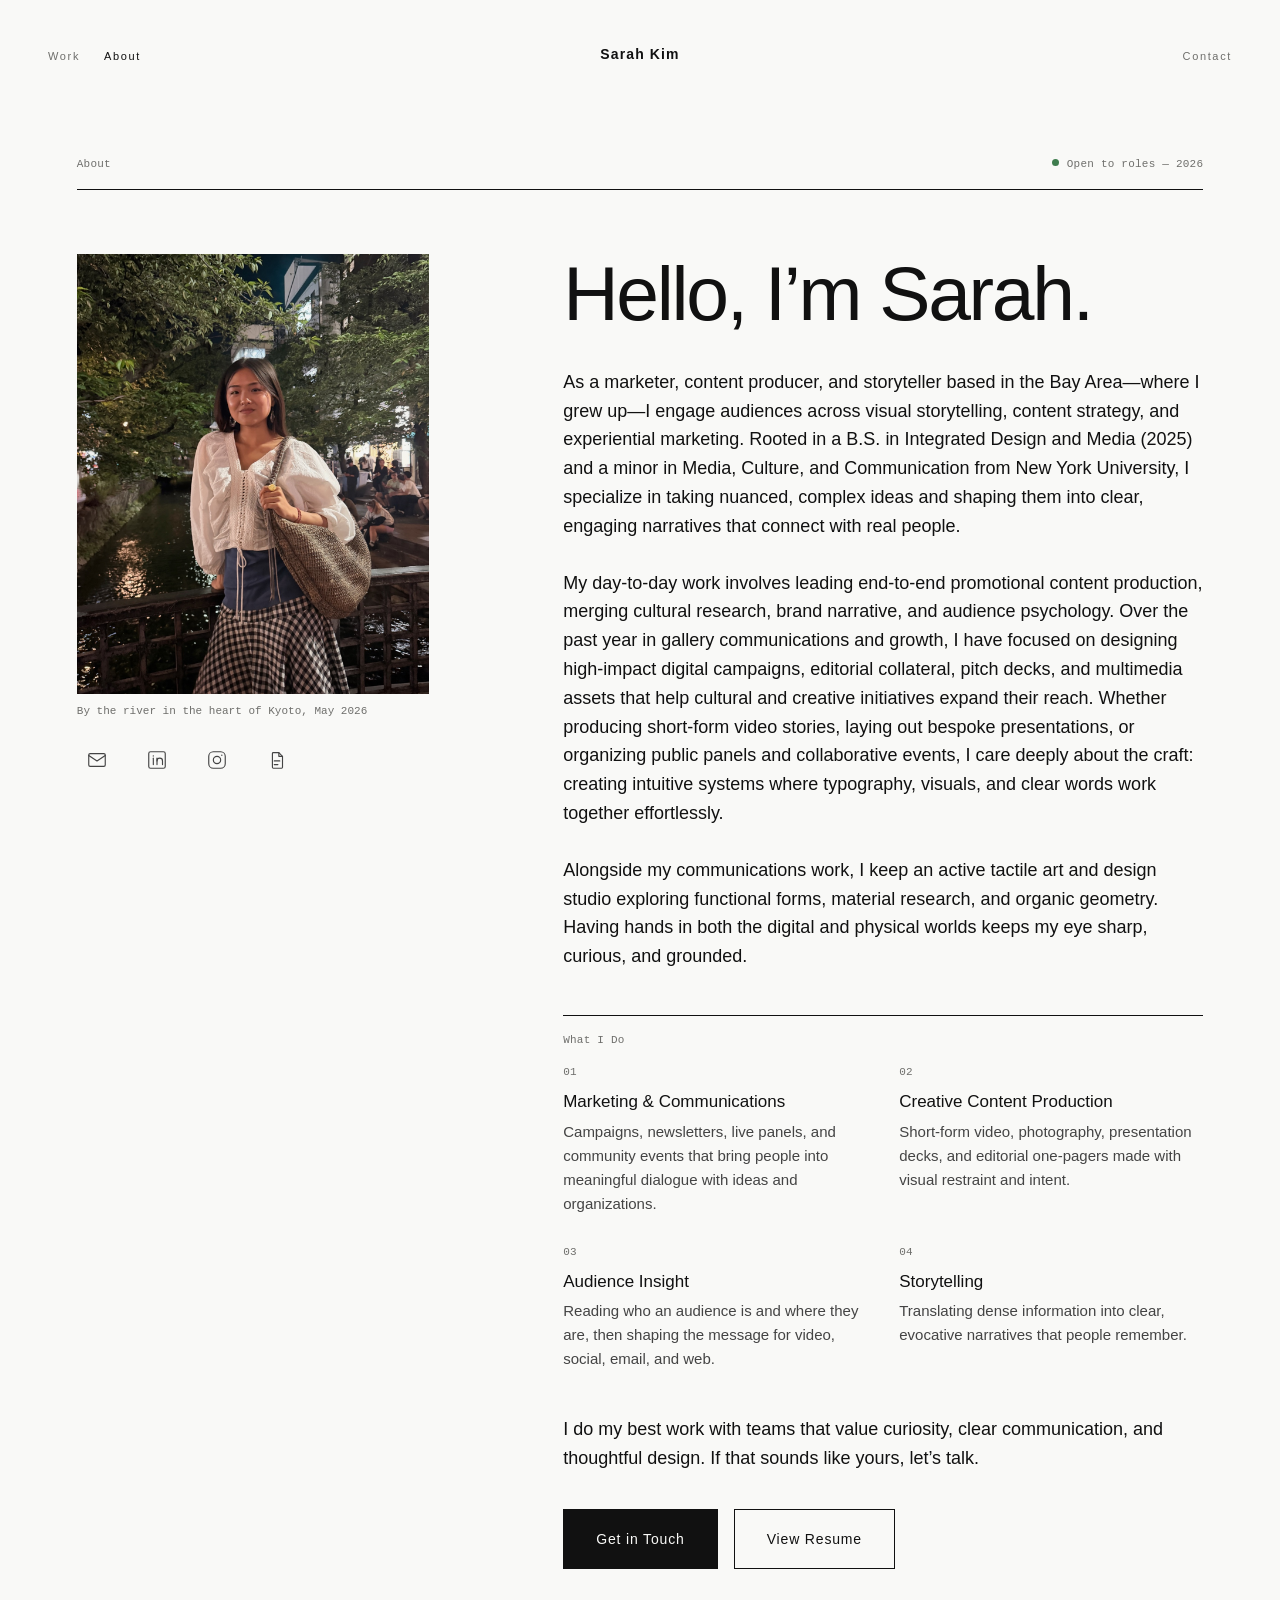
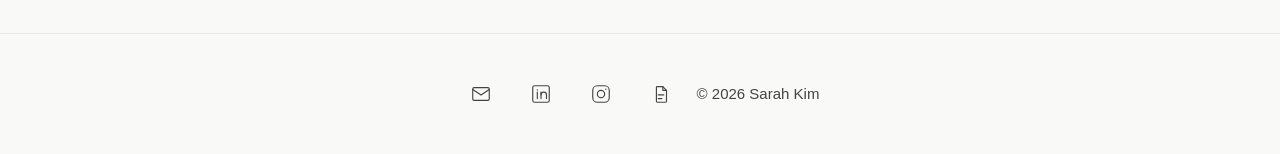
==== about/index.html @ 67ea0eda "site style changes to modern big Text left aligned" ====
<!DOCTYPE html>
<html lang="en">
<head>
  <meta charset="UTF-8">
  <meta name="viewport" content="width=device-width, initial-scale=1.0">
  <meta name="description" content="About Sarah Kim — marketer, content producer, and storyteller based in the Bay Area.">
  <title>About | Sarah Kim</title>
  <link rel="stylesheet" href="../style.css?v=2026-09-27d">
</head>
<body data-nav-active="about">
  <div class="layout-wrapper">

    <header class="site-header">
      <div data-site-nav></div>
    </header>

    <main class="site-main site-main--about">
      <div class="layout-container about-page">
        <div class="home-hero__meta">
          <p class="home-label">About</p>
          <p class="home-label home-hero__status">Open to roles &mdash; 2026</p>
        </div>

        <section class="about-grid" id="about-content">

          <aside class="about-aside">
            <figure class="about-portrait">
              <img
                src="../media/web/me.jpg"
                alt="Portrait of Sarah Kim by the river in Kyoto, May 2026"
                class="about-portrait__image"
                width="360"
                height="432"
              >
              <figcaption class="about-portrait__caption">By the river in the heart of Kyoto, May 2026</figcaption>
            </figure>
            <nav class="about-links about-links--profile" aria-label="Profile links">
              <a href="mailto:sarahkim1001@gmail.com" class="about-links__item" aria-label="Email">
                <svg class="about-links__icon" viewBox="0 0 24 24" aria-hidden="true">
                  <rect x="3" y="5" width="18" height="14" rx="1.5"/>
                  <path d="M3 7l9 6 9-6"/>
                </svg>
              </a>
              <a href="https://www.linkedin.com/in/sarah-s-kim-03047020a/" class="about-links__item" aria-label="LinkedIn" target="_blank" rel="noopener noreferrer">
                <svg class="about-links__icon" viewBox="0 0 24 24" aria-hidden="true">
                  <rect x="3" y="3" width="18" height="18" rx="2"/>
                  <path d="M8 10v7"/>
                  <circle class="about-links__icon-dot" cx="8" cy="7.5" r="0.75"/>
                  <path d="M12 10v7"/>
                  <path d="M12 13c0-1.66 1.34-3 3-3s3 1.34 3 3v4"/>
                </svg>
              </a>
              <a href="https://instagram.com/s4rahkim" class="about-links__item" aria-label="Instagram" target="_blank" rel="noopener noreferrer">
                <svg class="about-links__icon" viewBox="0 0 24 24" aria-hidden="true">
                  <rect x="3" y="3" width="18" height="18" rx="5"/>
                  <circle cx="12" cy="12" r="4"/>
                  <circle class="about-links__icon-dot" cx="17.25" cy="6.75" r="0.75"/>
                </svg>
              </a>
              <a href="../media/web/CreativeMarketingResume2026.pdf" class="about-links__item" aria-label="Resume" target="_blank" rel="noopener noreferrer">
                <svg class="about-links__icon" viewBox="0 0 24 24" aria-hidden="true">
                  <path d="M8 4h6l4 4v12a1 1 0 0 1-1 1H8a1 1 0 0 1-1-1V5a1 1 0 0 1 1-1z"/>
                  <path d="M14 4v4h4"/>
                  <path d="M9 13h6M9 17h4"/>
                </svg>
              </a>
            </nav>
          </aside>

          <div class="about-main">
            <h1 class="about-title">Hello, I&rsquo;m Sarah.</h1>
            <p class="about-bio">As a marketer, content producer, and storyteller based in the Bay Area&mdash;where I grew up&mdash;I engage audiences across visual storytelling, content strategy, and experiential marketing. Rooted in a B.S. in Integrated Design and Media (2025) and a minor in Media, Culture, and Communication from New York University, I specialize in taking nuanced, complex ideas and shaping them into clear, engaging narratives that connect with real people.</p>
            <p class="about-bio">My day-to-day work involves leading end-to-end promotional content production, merging cultural research, brand narrative, and audience psychology. Over the past year in gallery communications and growth, I have focused on designing high-impact digital campaigns, editorial collateral, pitch decks, and multimedia assets that help cultural and creative initiatives expand their reach. Whether producing short-form video stories, laying out bespoke presentations, or organizing public panels and collaborative events, I care deeply about the craft: creating intuitive systems where typography, visuals, and clear words work together effortlessly.</p>
            <p class="about-bio">Alongside my communications work, I keep an active tactile art and design studio exploring functional forms, material research, and organic geometry. Having hands in both the digital and physical worlds keeps my eye sharp, curious, and grounded.</p>

            <section class="about-skills" aria-labelledby="about-skills-heading">
              <h2 class="home-label" id="about-skills-heading">What I Do</h2>
              <ol class="about-skills__list">
                <li>
                  <span class="home-label">01</span>
                  <h3 class="about-skills__title">Marketing &amp; Communications</h3>
                  <p class="about-skills__text">Campaigns, newsletters, live panels, and community events that bring people into meaningful dialogue with ideas and organizations.</p>
                </li>
                <li>
                  <span class="home-label">02</span>
                  <h3 class="about-skills__title">Creative Content Production</h3>
                  <p class="about-skills__text">Short-form video, photography, presentation decks, and editorial one-pagers made with visual restraint and intent.</p>
                </li>
                <li>
                  <span class="home-label">03</span>
                  <h3 class="about-skills__title">Audience Insight</h3>
                  <p class="about-skills__text">Reading who an audience is and where they are, then shaping the message for video, social, email, and web.</p>
                </li>
                <li>
                  <span class="home-label">04</span>
                  <h3 class="about-skills__title">Storytelling</h3>
                  <p class="about-skills__text">Translating dense information into clear, evocative narratives that people remember.</p>
                </li>
              </ol>
            </section>

            <p class="about-bio">I do my best work with teams that value curiosity, clear communication, and thoughtful design. If that sounds like yours, let&rsquo;s talk.</p>

            <div class="about-actions">
              <a href="../contact.html" class="about-cta__button about-cta__button--primary">Get in Touch</a>
              <a href="../media/web/CreativeMarketingResume2026.pdf" class="about-cta__button" target="_blank" rel="noopener noreferrer">View Resume</a>
            </div>
          </div>

        </section>
      </div>
    </main>

    <footer class="site-footer">
      <div class="layout-container site-footer__inner">
        <div data-footer-contacts></div>
        <p class="site-footer__copy">&copy; 2026 Sarah Kim</p>
      </div>
    </footer>

  </div>
  <script src="../js/site-root.js"></script>
  <script src="../js/nav.js?v=2026-09-25"></script>
  <script src="../js/footer-contacts.js?v=2026-09-25"></script>
</body>
</html>
---- style.css ----
/* ==========================================================================
   Global Variables
   ========================================================================== */

:root {
  /* Global palette & layout */
  --bg-color: #f9f9f7;
  --text-color: #111111;
  --link-color: #111111;
  --nav-link-color: #111111;
  --max-width-content: 100%;
  --max-width-pixel: 96rem;
  --line-height-base: 1.6;

  /* Semantic tokens */
  --color-bg: var(--bg-color);
  --color-text: var(--text-color);
  --color-text-muted: #444444;
  --color-nav-muted: #6f6f6c;
  --color-border: #e8e8e8;
  --color-accent: #111111;
  --color-link: var(--link-color);

  /* Typography */
  --font-family: "Helvetica Neue", Helvetica, Arial, sans-serif;
  --font-sans: "Helvetica Neue", Helvetica, Arial, sans-serif;
  --font-mono: "SF Mono", ui-monospace, Menlo, Consolas, monospace;
  --font-weight-body: 400;
  --font-weight-display: 400;
  --letter-spacing-logo: 0.08em;
  --letter-spacing-project-title: 0.04em;
  --logo-font-size: 1.375rem;
  --header-padding-y: 2rem;
  --header-padding-x: clamp(2rem, 5vw, 3rem);
  --header-min-height: calc(2.75rem + var(--header-padding-y) * 2);
  --font-size-body: 1.125rem;
  --font-size-small: 0.9375rem;
  --font-size-h1: 2.75rem;
  --font-size-h2: 2.25rem;
  --font-size-h3: 1.625rem;

  /* Shared layout */
  --max-width: min(var(--max-width-pixel), var(--max-width-content));
  --layout-padding-x: clamp(2rem, 6vw, 5rem);
  --header-height: var(--header-min-height);

  /* Landing header box */
  --header-title-size: 1.5rem;
  --header-title-line-height: var(--line-height-base);
  --header-title-weight: var(--font-weight-display);
  --header-body-size: 1.125rem;
  --header-body-line-height: var(--line-height-base);
  --landing-box-padding: 0;
  --landing-box-gap: 1.25rem;
  --landing-box-max-width: 42rem;
  --landing-hero-padding-top: 0;
  --landing-hero-padding-bottom: 0;
  --landing-slideshow-height: min(72vh, 34rem);

  /* Project cards */
  --project-card-gap: 3rem;
  --project-card-image-ratio: 16 / 9;
  --project-card-title-size: 1.125rem;
  --project-card-title-line-height: 1.4;
  --project-card-title-weight: var(--font-weight-display);
  --project-card-image-radius: 4px;
  --project-carousel-fade-ms: 2000ms;

  /* Landing featured projects */
  --landing-project-image-ratio: 16 / 5;
  --landing-project-gap: 4.5rem;
  --landing-project-title-size: 1.25rem;

  /* Work pillars (homepage) */
  --work-pillar-gap: 7.5rem;
  --work-pillar-header-gap: 0.625rem;
  --work-pillar-label-size: 0.8125rem;
  --work-pillar-title-size: 1.375rem;
  --work-pillar-frame-size: 1rem;
  --pillar-carousel-height: 20rem;
  --pillar-carousel-max-width: 38rem;
  --work-pillar-layout-gap: clamp(1.5rem, 3vw, 2.25rem);
  --work-pillar-text-max-width: 34rem;

  /* Spacing */
  --spacing-xs: 0.5rem;
  --spacing-sm: 1rem;
  --spacing-md: 1.5rem;
  --spacing-lg: 2.5rem;
  --spacing-xl: 4rem;
  --spacing-main-y: var(--spacing-xl);

  /* About page */
  --about-bio-size: 1.125rem;
  --about-bio-line-height: var(--line-height-base);
  --about-greeting-size: var(--contact-headline-size);
  --about-greeting-line-height: 1.35;
  --about-greeting-weight: var(--font-weight-display);
  --about-explorations-size: 1.125rem;
  --about-explorations-line-height: var(--line-height-base);
  --about-explorations-heading-size: 1.125rem;
  --about-contact-size: 1.125rem;
  --about-contact-line-height: var(--line-height-base);
  --about-profile-width: 360px;
  --about-profile-aspect-ratio: 5 / 6;
  --about-profile-height: 300px;
  --about-moment-max-width: 30rem;
  --about-moment-radius: 4px;
  --about-layout-gap: 3rem;
  --about-layout-max-width: 42rem;
  --about-text-max-width: 36rem;
  --about-block-gap: 1.75rem;
  --about-links-gap: 1.25rem;
  --about-icon-size: 1.375rem;
  --about-icon-stroke: 1.25;

  /* Projects showcase */
  --showcase-max-width: 88rem;
  --showcase-padding-x: 3rem;
  --showcase-padding-top: 3.5rem;
  --showcase-padding-bottom: 6rem;
  --showcase-intro-gap: 1rem;
  --showcase-intro-max-width: 36rem;
  --showcase-intro-title-size: 1.25rem;
  --showcase-intro-title-weight: var(--font-weight-display);
  --showcase-intro-title-letter-spacing: 0.08em;
  --showcase-intro-subtitle-size: 1.0625rem;
  --showcase-intro-subtitle-line-height: 1.5;
  --showcase-intro-back-size: 0.9375rem;
  --showcase-intro-lede-size: 1.0625rem;
  --showcase-intro-lede-line-height: 1.7;
  --showcase-pillar-gap: 5.5rem;
  --showcase-pillar-header-gap: 0.625rem;
  --showcase-pillar-title-size: 0.9375rem;
  --showcase-pillar-title-weight: var(--font-weight-display);
  --showcase-pillar-title-letter-spacing: 0.08em;
  --showcase-pillar-frame-size: 1rem;
  --showcase-pillar-frame-line-height: 1.65;
  --showcase-grid-gap: 1.125rem;
  --showcase-grid-columns: 3;
  --showcase-placeholder-min-height: 10rem;
  --showcase-placeholder-bg: #f0f0ee;
  --showcase-placeholder-border: #e8e8e8;
  --showcase-placeholder-label-size: 0.875rem;
  --showcase-portrait-max-width: 17.5rem;
  --showcase-feature-max-width: min(54rem, 100%);
  --showcase-embed-radius: 4px;

  /* Institutional work grid */
  --work-grid-max-width: 42rem;
  --work-grid-gap-x: 3rem;
  --work-grid-gap-y: 4rem;
  --work-grid-offset: 8rem;
  --work-block-category-size: 0.6875rem;
  --work-block-desc-size: 0.75rem;
  --work-block-image-ratio: 4 / 3;
  --portfolio-credit-size: 0.75rem;
  --portfolio-credit-line-height: 1.65;

  /* Contact page */
  --contact-max-width: 80rem;
  --contact-headline-size: clamp(1.5rem, 3vw, 1.875rem);
}

/* ==========================================================================
   Reset & Base
   ========================================================================== */

*,
*::before,
*::after {
  box-sizing: border-box;
  margin: 0;
  padding: 0;
}

html {
  font-size: 100%;
  scroll-behavior: smooth;
  height: 100%;
}

body {
  font-family: var(--font-family);
  font-size: var(--font-size-body);
  font-weight: var(--font-weight-body);
  line-height: var(--line-height-base);
  color: var(--text-color);
  background-color: var(--bg-color);
  -webkit-font-smoothing: antialiased;
  -moz-osx-font-smoothing: grayscale;
  min-height: 100vh;
  display: flex;
  flex-direction: column;
}

img {
  max-width: 100%;
  display: block;
}

a {
  color: inherit;
  text-decoration: none;
}

.text-link {
  color: var(--color-link);
  text-decoration: none;
}

.text-link:hover {
  color: var(--text-color);
}

ul {
  list-style: none;
}

/* ==========================================================================
   Layout Wrapper
   ========================================================================== */

.layout-wrapper {
  display: flex;
  flex-direction: column;
  flex: 1;
  min-height: 100vh;
  width: 100%;
}

.layout-container {
  display: flex;
  flex-direction: column;
  width: 100%;
  max-width: none;
  margin-inline: auto;
  padding-inline: var(--layout-padding-x);
  box-sizing: border-box;
}

.site-content.layout-container {
  flex: 1;
  overflow: visible;
}

/* ==========================================================================
   Header & Navigation
   ========================================================================== */

.site-header {
  position: fixed;
  top: 0;
  left: 0;
  right: 0;
  z-index: 100;
  background-color: var(--color-bg);
}

.site-header__grid {
  display: grid;
  grid-template-columns: 1fr auto 1fr;
  align-items: center;
  width: 100%;
  max-width: none;
  min-height: var(--header-min-height);
  padding: var(--header-padding-y) var(--header-padding-x);
  box-sizing: border-box;
}

.site-wordmark {
  display: flex;
  flex-direction: column;
  gap: 0.125rem;
  justify-self: center;
  text-align: center;
  font-family: var(--font-sans);
  font-size: 0.875rem;
  font-weight: 700;
  line-height: 1;
  letter-spacing: 0.08em;
  color: var(--color-text);
  transition: opacity 0.2s ease;
}

.site-wordmark:hover {
  opacity: 0.6;
}

.site-wordmark__line {
  display: block;
}

.site-nav {
  display: flex;
  align-items: center;
}

.site-nav--left {
  justify-self: start;
}

.site-nav--right {
  justify-self: end;
}

.site-nav__list {
  display: flex;
  align-items: baseline;
  gap: var(--spacing-md);
  margin: 0;
  padding: 0;
}

.site-nav__link {
  font-family: var(--font-sans);
  font-size: 0.6875rem;
  line-height: 1.3;
  letter-spacing: 0.15em;
  color: var(--color-nav-muted);
  transition: opacity 0.2s ease, color 0.2s ease;
}

.site-nav__link:hover {
  opacity: 0.6;
}

.site-nav__link--active {
  color: var(--color-text);
}

/* ==========================================================================
   Main Content
   ========================================================================== */

.site-main {
  display: flex;
  flex-direction: column;
  flex: 1;
  padding: var(--spacing-main-y) 0;
}

.site-main--landing {
  padding: var(--header-min-height) 0 0;
}

.site-main--about,
.site-main--contact {
  padding: calc(var(--header-min-height) + 3rem) 0 var(--spacing-xl);
}

.about-page {
  gap: 0;
}

.about-grid {
  display: grid;
  grid-template-columns: minmax(14rem, 22rem) minmax(0, 40rem);
  justify-content: space-between;
  gap: clamp(2.5rem, 6vw, 6rem);
  padding-top: clamp(2.5rem, 5vw, 4rem);
}

.about-aside {
  display: flex;
  flex-direction: column;
  gap: 1.25rem;
  position: sticky;
  top: calc(var(--header-min-height) + 1.5rem);
  align-self: start;
}

.about-portrait {
  margin: 0;
  display: flex;
  flex-direction: column;
  gap: 0.6rem;
}

.about-portrait__image {
  display: block;
  width: 100%;
  aspect-ratio: 4 / 5;
  height: auto;
  object-fit: cover;
  object-position: center 35%;
}

.about-portrait__caption {
  font-family: var(--font-mono);
  font-size: 0.6875rem;
  line-height: 1.5;
  color: var(--color-nav-muted);
}

.about-aside .about-links--profile {
  justify-content: flex-start;
  align-self: flex-start;
  padding-top: 0;
  gap: var(--about-links-gap);
}

.about-main {
  display: flex;
  flex-direction: column;
  gap: var(--about-block-gap);
}

.about-title {
  margin: 0 0 0.5rem;
  font-size: clamp(2.5rem, 6vw, 5rem);
  font-weight: 400;
  line-height: 1.02;
  letter-spacing: -0.03em;
  color: var(--color-text);
}

.about-bio {
  margin: 0;
  font-size: var(--about-bio-size);
  line-height: var(--about-bio-line-height);
  color: var(--color-text);
}

.about-skills {
  display: flex;
  flex-direction: column;
  gap: 1rem;
  margin: 1rem 0;
  padding-top: 1rem;
  border-top: 1px solid var(--color-text);
}

.about-skills__list {
  margin: 0;
  padding: 0;
  list-style: none;
  display: grid;
  grid-template-columns: repeat(2, minmax(0, 1fr));
  gap: 1.75rem 2rem;
}

.about-skills__list li {
  display: flex;
  flex-direction: column;
  gap: 0.4rem;
}

.about-skills__title {
  margin: 0.25rem 0 0;
  font-size: 1.0625rem;
  font-weight: 400;
  line-height: 1.3;
  color: var(--color-text);
}

.about-skills__text {
  margin: 0;
  font-size: 0.9375rem;
  line-height: 1.6;
  color: var(--color-text-muted);
}

.about-actions {
  display: flex;
  flex-wrap: wrap;
  gap: 1rem;
  margin-top: 0.5rem;
}

.about-links {
  display: flex;
  flex-direction: row;
  flex-wrap: wrap;
  align-items: center;
  justify-content: center;
  align-self: center;
  gap: var(--about-links-gap);
  padding-top: var(--spacing-xs);
}

@media (max-width: 900px) {
  .about-grid {
    grid-template-columns: 1fr;
  }

  .about-aside {
    position: static;
    max-width: 20rem;
  }
}

@media (max-width: 600px) {
  .about-skills__list {
    grid-template-columns: 1fr;
  }
}

.site-main--showcase {
  padding: var(--header-min-height) 0 0;
}

.site-main .layout-container {
  flex: 1;
}

.content-section {
  display: flex;
  flex-direction: column;
  flex: 1;
}

/* ==========================================================================
   Landing Page
   ========================================================================== */

.landing-showcase {
  display: flex;
  flex-direction: column;
  width: 100%;
}

.landing-slideshow {
  position: relative;
  width: 100%;
  height: var(--landing-slideshow-height);
  overflow: hidden;
  background: var(--color-border);
}

.landing-slideshow__image {
  position: absolute;
  inset: 0;
  width: 100%;
  height: 100%;
  object-fit: cover;
  object-position: center;
}

.landing-showcase__body {
  display: flex;
  flex-direction: column;
  align-items: center;
  text-align: center;
  gap: 1rem;
  padding-top: clamp(3rem, 6vw, 4.5rem);
  padding-bottom: clamp(2rem, 4vw, 2.5rem);
}

.landing-tagline {
  display: flex;
  flex-wrap: wrap;
  justify-content: space-evenly;
  align-items: center;
  gap: 0.75rem clamp(2rem, 8vw, 5rem);
  width: 100%;
  max-width: min(72rem, 100%);
  margin: 0;
  font-family: var(--font-sans);
  font-size: clamp(0.6875rem, 1.4vw, 0.875rem);
  font-weight: 400;
  letter-spacing: 0.32em;
  line-height: 1.6;
}

.landing-tagline__word {
  flex: 0 1 auto;
  text-align: center;
}

.landing-tagline__sep {
  flex-shrink: 0;
  letter-spacing: 0;
  color: var(--color-text-muted);
}

.landing-index {
  width: 100%;
  margin-top: 1.25rem;
  padding-top: 1.25rem;
  border-top: 1px solid var(--color-border);
}

.landing-timeline {
  display: flex;
  flex-direction: column;
  align-items: center;
  gap: 0.625rem;
  width: 100%;
  max-width: 28rem;
  margin: 1.25rem 0 0;
  padding: 0;
  list-style: none;
}

.landing-timeline__item {
  display: flex;
  flex-direction: column;
  align-items: center;
  gap: 0.375rem;
  width: 100%;
  padding-top: 1.25rem;
  border-top: 1px solid var(--color-border);
}

.landing-timeline__period,
.landing-timeline__detail {
  font-family: var(--font-sans);
  font-size: 0.6875rem;
  line-height: 1.5;
  letter-spacing: 0.15em;
  color: var(--color-text-muted);
}

.landing-timeline__period {
  color: var(--color-text);
}

@media (min-width: 640px) {
  .landing-timeline__item {
    flex-direction: row;
    justify-content: space-between;
    align-items: baseline;
    gap: 2rem;
    text-align: left;
  }

  .landing-timeline__period {
    flex-shrink: 0;
  }

  .landing-timeline__detail {
    text-align: right;
  }
}

.landing-index__list {
  display: flex;
  flex-direction: column;
  align-items: center;
  gap: 0.5rem;
  margin: 0;
  padding: 0;
  list-style: none;
}

.landing-index__item {
  font-family: var(--font-sans);
  font-size: 0.6875rem;
  line-height: 1.4;
  letter-spacing: 0.15em;
  color: var(--color-text-muted);
}

.work-intro {
  margin: 0 0 clamp(3.5rem, 6vw, 5rem);
  max-width: 36rem;
  font-size: var(--font-size-body);
  line-height: 1.65;
  color: var(--color-text-muted);
}

.site-content--work {
  padding-top: clamp(2rem, 4vw, 3rem);
  padding-bottom: var(--spacing-xl);
}

#work {
  scroll-margin-top: var(--header-min-height);
}

.case-pillar__title,
.case-feature,
.case-channels {
  scroll-margin-top: calc(var(--header-min-height) + 1.5rem);
}

/* Single-column centered work grid */
.work-grid {
  display: grid;
  grid-template-columns: 1fr;
  gap: var(--work-grid-gap-y);
  width: 100%;
  max-width: var(--work-grid-max-width);
  margin-inline: auto;
}

.work-block {
  display: flex;
  flex-direction: column;
  align-items: center;
  text-align: center;
  color: inherit;
  transition: opacity 0.2s ease;
}

.work-block__link {
  display: flex;
  flex-direction: column;
  align-items: center;
  width: 100%;
  color: inherit;
  text-decoration: none;
}

.work-block__link:hover {
  opacity: 0.75;
}

.work-block--placeholder {
  cursor: default;
}

.work-block--placeholder .work-block__description {
  color: var(--color-nav-muted);
}

.work-block__placeholder-label {
  display: flex;
  align-items: center;
  justify-content: center;
  width: 100%;
  height: 100%;
  font-family: var(--font-sans);
  font-size: 0.6875rem;
  letter-spacing: 0.15em;
  color: var(--color-nav-muted);
}

a.work-block:hover {
  opacity: 0.75;
}

.work-block__category {
  margin: 0 0 0.3rem;
  font-family: var(--font-sans);
  font-size: var(--work-block-category-size);
  letter-spacing: 0.08em;
  color: var(--color-text);
}

.work-block__description {
  margin: 0 0 0.75rem;
  min-height: calc(var(--work-block-desc-size) * var(--portfolio-credit-line-height) * 2);
  font-size: var(--work-block-desc-size);
  line-height: var(--portfolio-credit-line-height);
  color: var(--color-text-muted);
}

.work-block__image-wrap {
  display: flex;
  align-items: center;
  justify-content: center;
  width: 100%;
  aspect-ratio: var(--work-block-image-ratio);
  overflow: hidden;
  background-color: #f0f0ee;
}

.work-block__image {
  width: 100%;
  height: 100%;
  object-fit: cover;
  object-position: center;
}

.work-block__image--faded {
  opacity: 1;
  width: 50%;
  height: 50%;
  object-fit: contain;
}

.work-block__credit {
  margin: 0.75rem 0 0;
  padding-top: 0.75rem;
  border-top: 1px solid var(--color-border);
  font-size: var(--portfolio-credit-size);
  line-height: var(--portfolio-credit-line-height);
  color: var(--color-text-muted);
  text-align: left;
}

.about-cta {
  display: flex;
  flex-direction: column;
  align-items: center;
  text-align: center;
  gap: 1.25rem;
  padding-top: clamp(3rem, 6vw, 5rem);
  padding-bottom: clamp(3rem, 6vw, 5rem);
  border-top: 1px solid var(--color-border);
}

.about-cta__actions {
  display: flex;
  flex-wrap: wrap;
  align-items: center;
  justify-content: center;
  gap: 1rem;
}

.about-cta__text {
  margin: 0;
  max-width: 28rem;
  font-size: var(--font-size-body);
  line-height: 1.55;
  color: var(--color-text-muted);
}

.about-cta__button {
  display: inline-block;
  padding: 1.25rem 2rem;
  font-family: var(--font-sans);
  font-size: 0.875rem;
  line-height: 1.3;
  letter-spacing: 0.06em;
  color: var(--color-text);
  background-color: transparent;
  border: 1px solid var(--color-text);
  text-decoration: none;
  transition: background-color 0.2s ease, color 0.2s ease;
}

.about-cta__button:hover {
  background-color: var(--color-text);
  color: var(--color-bg);
}

.about-cta__button--primary {
  background-color: var(--color-text);
  color: var(--color-bg);
}

.about-cta__button--primary:hover {
  background-color: transparent;
  color: var(--color-text);
}

.about-cta__button--standalone {
  align-self: flex-start;
  margin-top: 0.5rem;
}

.home-label {
  margin: 0;
  font-family: var(--font-mono);
  font-size: 0.6875rem;
  font-weight: 400;
  line-height: 1.5;
  letter-spacing: 0.02em;
  color: var(--color-nav-muted);
}

.home-hero {
  padding-top: clamp(2.5rem, 6vw, 5rem);
  padding-bottom: clamp(4rem, 9vw, 8rem);
}

.home-hero__meta {
  display: flex;
  flex-wrap: wrap;
  justify-content: space-between;
  gap: 0.5rem 2rem;
  padding-bottom: 1rem;
  border-bottom: 1px solid var(--color-text);
}

.home-hero__status::before {
  content: "";
  display: inline-block;
  width: 0.45rem;
  height: 0.45rem;
  margin-right: 0.5rem;
  border-radius: 50%;
  background-color: #3f7d4e;
  vertical-align: 0.05em;
}

.home-hero__body {
  display: flex;
  flex-direction: column;
  align-items: flex-start;
  gap: clamp(1.5rem, 3vw, 2.25rem);
  padding-top: clamp(3rem, 7vw, 6rem);
}

.home-hero__figure {
  margin: 0;
  width: clamp(4.5rem, 7vw, 5.5rem);
  aspect-ratio: 1;
  border-radius: 50%;
  overflow: hidden;
  background-color: #eeede9;
}

.home-hero__image {
  display: block;
  width: 100%;
  height: 100%;
  object-fit: cover;
  object-position: center 30%;
}

.home-hero__headline {
  margin: 0;
  max-width: 17em;
  font-size: clamp(2.25rem, 5.2vw, 4.5rem);
  font-weight: 400;
  line-height: 1.06;
  letter-spacing: -0.025em;
  color: var(--color-text);
  text-wrap: balance;
}

.home-row {
  display: grid;
  grid-template-columns: minmax(9rem, 1fr) minmax(0, 3fr);
  gap: 1.5rem clamp(2rem, 4vw, 4rem);
  position: relative;
  padding-top: 1rem;
  padding-bottom: clamp(4rem, 8vw, 7rem);
}

.home-row::before {
  content: "";
  position: absolute;
  top: 0;
  left: var(--layout-padding-x);
  right: var(--layout-padding-x);
  border-top: 1px solid var(--color-text);
}

.home-capabilities__grid {
  display: grid;
  grid-template-columns: repeat(4, minmax(0, 1fr));
  gap: 2.5rem clamp(1.5rem, 2.5vw, 2.5rem);
}

.home-capability {
  display: flex;
  flex-direction: column;
  gap: 0.75rem;
}

.home-capability__title {
  margin: 0.75rem 0 0;
  font-size: 1.0625rem;
  font-weight: 400;
  line-height: 1.3;
  color: var(--color-text);
}

.home-capability__text {
  margin: 0;
  font-size: 0.875rem;
  line-height: 1.6;
  color: var(--color-text-muted);
}

.home-capability__link {
  margin-top: auto;
  padding-top: 0.5rem;
  font-family: var(--font-mono);
  font-size: 0.6875rem;
  line-height: 1.5;
  color: var(--color-text);
  text-decoration: underline;
  text-decoration-thickness: 1px;
  text-underline-offset: 0.3em;
  transition: opacity 0.2s ease;
}

.home-capability__link:hover {
  opacity: 0.6;
}

.home-work__item {
  display: flex;
  flex-direction: column;
  gap: 1.25rem;
  color: inherit;
  text-decoration: none;
}

.home-work__media {
  margin: 0;
  overflow: hidden;
  aspect-ratio: 16 / 9;
  background-color: #eeede9;
}

.home-work__media img {
  display: block;
  width: 100%;
  height: 100%;
  object-fit: cover;
  transition: transform 1.2s cubic-bezier(0.2, 0.7, 0.2, 1);
}

.home-work__item:hover .home-work__media img {
  transform: scale(1.025);
}

.home-work__caption {
  display: grid;
  grid-template-columns: 2.5rem minmax(0, 1.6fr) minmax(0, 1.8fr) auto;
  gap: 1rem clamp(1rem, 2.5vw, 2rem);
  align-items: baseline;
}

.home-work__title {
  margin: 0;
  font-size: clamp(1.25rem, 2vw, 1.625rem);
  font-weight: 400;
  line-height: 1.2;
  letter-spacing: -0.01em;
}

.home-work__summary {
  margin: 0;
  font-size: 0.875rem;
  line-height: 1.6;
  color: var(--color-text-muted);
}

.home-work__cta {
  color: var(--color-text);
  white-space: nowrap;
  text-decoration: underline;
  text-underline-offset: 0.3em;
}

.home-closing {
  background-color: #1c1b19;
  color: #ebe8e1;
}

.home-closing__inner {
  padding-top: clamp(4rem, 9vw, 8rem);
  padding-bottom: clamp(4rem, 9vw, 8rem);
}

.home-closing .home-label {
  color: #9a968d;
}

.home-closing__statement {
  margin: clamp(1.5rem, 3vw, 2.5rem) 0 clamp(2.5rem, 5vw, 4rem);
  max-width: 20em;
  font-size: clamp(1.75rem, 3.6vw, 3rem);
  font-weight: 400;
  line-height: 1.15;
  letter-spacing: -0.02em;
  text-wrap: balance;
}

.home-closing__actions {
  display: flex;
  flex-wrap: wrap;
  gap: 1rem;
}

.home-closing__button {
  display: inline-block;
  padding: 1.1rem 2rem;
  font-family: var(--font-sans);
  font-size: 0.875rem;
  line-height: 1.3;
  letter-spacing: 0.04em;
  color: #ebe8e1;
  border: 1px solid #ebe8e1;
  text-decoration: none;
  transition: background-color 0.2s ease, color 0.2s ease;
}

.home-closing__button:hover,
.home-closing__button--primary {
  background-color: #ebe8e1;
  color: #1c1b19;
}

.home-closing__button--primary:hover {
  background-color: transparent;
  color: #ebe8e1;
}

.layout-wrapper:has(.home-closing) .site-footer {
  border-top: 0;
}

@media (max-width: 1024px) {
  .home-capabilities__grid {
    grid-template-columns: repeat(2, minmax(0, 1fr));
  }
}

@media (max-width: 720px) {
  .home-row {
    grid-template-columns: 1fr;
  }

  .home-capabilities__grid {
    grid-template-columns: 1fr;
  }

  .home-work__caption {
    grid-template-columns: 2rem minmax(0, 1fr);
  }

  .home-work__summary,
  .home-work__cta {
    grid-column: 2;
  }
}

.landing-hero {
  display: flex;
  flex-direction: column;
  gap: 0;
  padding-top: var(--landing-hero-padding-top);
  padding-bottom: var(--landing-hero-padding-bottom);
}

.landing-header-box {
  display: flex;
  flex-direction: column;
  gap: var(--landing-box-gap);
  width: 100%;
  max-width: var(--landing-box-max-width);
  padding: var(--landing-box-padding);
}

.landing-header-box__title {
  font-size: var(--header-title-size);
  line-height: var(--header-title-line-height);
  font-weight: var(--header-title-weight);
  text-wrap: balance;
}

.landing-header-box__body {
  font-size: var(--header-body-size);
  line-height: var(--header-body-line-height);
  color: var(--color-text-muted);
}

.landing-cta {
  display: inline-block;
  margin-top: var(--spacing-sm);
  font-size: var(--font-size-body);
  color: var(--color-text);
  text-decoration: underline;
  text-decoration-thickness: 1px;
  text-underline-offset: 0.25em;
  transition: opacity 0.2s ease;
}

.landing-cta:hover {
  opacity: 0.65;
}

.landing-pillars {
  width: 100%;
  max-width: var(--landing-box-max-width);
  margin-top: var(--spacing-xl);
}

.landing-pillars__list {
  display: flex;
  flex-direction: column;
  gap: var(--spacing-md);
  margin: 0;
  padding: 0;
  list-style: none;
}

.landing-pillars__link {
  display: flex;
  flex-direction: column;
  gap: 0.35rem;
  color: inherit;
  transition: opacity 0.2s ease;
}

.landing-pillars__link:hover {
  opacity: 0.65;
}

.landing-pillars__title {
  font-size: var(--work-pillar-title-size);
  font-weight: var(--font-weight-display);
  line-height: 1.25;
  color: var(--color-text);
}

.landing-pillars__frame {
  font-size: var(--work-pillar-frame-size);
  line-height: 1.65;
  color: var(--color-text-muted);
}

.landing-projects,
.work-pillars {
  display: flex;
  flex-direction: column;
  width: 100%;
  padding-top: var(--spacing-lg);
  padding-bottom: var(--spacing-xl);
}

.work-pillars {
  gap: var(--work-pillar-gap);
  overflow: visible;
  padding-top: 0;
}

.work-pillar {
  display: flex;
  flex-direction: column;
  gap: var(--spacing-md);
  scroll-margin-top: calc(var(--header-min-height) + 1rem);
  overflow: visible;
}

.work-pillar__inner {
  display: flex;
  flex-direction: row;
  align-items: flex-start;
  gap: var(--work-pillar-layout-gap);
  width: 100%;
}

.work-pillar:nth-child(even) .work-pillar__inner {
  flex-direction: row-reverse;
}

.work-pillar__header {
  display: flex;
  flex-direction: column;
  gap: var(--work-pillar-header-gap);
  flex: 1 1 18rem;
  min-width: min(100%, 18rem);
  max-width: var(--work-pillar-text-max-width);
  margin: 0;
  padding: 0;
}

.pillar-carousel,
.pillar-spreads {
  flex: 0 1 var(--pillar-carousel-max-width);
  min-width: 0;
  width: 100%;
}

.pillar-spreads {
  display: flex;
  flex-direction: column;
  align-items: stretch;
}

.work-pillar__label {
  font-size: var(--work-pillar-label-size);
  letter-spacing: 0.08em;
  color: var(--color-text-muted);
}

.work-pillar__title {
  margin: 0;
  font-size: var(--work-pillar-title-size);
  font-weight: var(--font-weight-display);
  line-height: 1.25;
  color: var(--color-text);
}

.work-pillar__frame {
  margin: 0;
  font-size: var(--work-pillar-frame-size);
  line-height: 1.65;
  color: var(--color-text-muted);
}

.catalog-scroll {
  display: flex;
  gap: 0;
  overflow-x: auto;
  overscroll-behavior-x: contain;
  scroll-snap-type: x mandatory;
  scroll-padding-inline: 0;
  -webkit-overflow-scrolling: touch;
  scrollbar-width: none;
  height: var(--pillar-carousel-height);
  background-color: var(--color-bg);
}

.catalog-scroll::-webkit-scrollbar {
  display: none;
}

.catalog-scroll__item {
  flex: 0 0 100%;
  height: 100%;
  margin: 0;
  scroll-snap-align: start;
  scroll-snap-stop: always;
  overflow: hidden;
}

.catalog-scroll__image {
  display: block;
  width: 100%;
  height: 100%;
  object-fit: contain;
  object-position: center;
  background-color: var(--color-bg);
}

.catalog-scroll__hint {
  display: none;
}

.landing-projects .projects-list,
.work-pillars .projects-list {
  gap: var(--landing-project-gap);
  width: 100%;
}

.landing-projects .project-card,
.work-pillars .project-card {
  max-width: none;
}

.landing-projects .project-card__image-wrap,
.landing-projects .project-card__carousel-image,
.work-pillars .project-card__image-wrap,
.work-pillars .project-card__carousel-image,
.work-pillars .pillar-carousel .project-card__image-wrap,
.work-pillars .pillar-carousel .project-card__carousel-image {
  border-radius: 0;
}

.landing-projects .project-card__image-wrap,
.work-pillars .project-card__image-wrap {
  aspect-ratio: var(--landing-project-image-ratio);
}

.work-pillars .pillar-carousel .project-card__image-wrap {
  aspect-ratio: auto;
  height: var(--pillar-carousel-height);
  background-color: var(--color-bg);
  overflow: hidden;
}

.landing-projects .project-card__image,
.landing-projects .project-card__carousel-image,
.work-pillars .project-card__image,
.work-pillars .project-card__carousel-image {
  object-fit: cover;
  object-position: center;
}

.work-pillars .pillar-carousel .project-card__carousel-image {
  object-fit: contain;
  object-position: center;
}

@media (max-width: 900px) {
  .work-pillar__inner,
  .work-pillar:nth-child(even) .work-pillar__inner {
    flex-direction: column;
  }

  .pillar-carousel,
  .pillar-spreads {
    flex: none;
    max-width: none;
  }
}

.landing-projects .project-card__title,
.work-pillars .project-card__title {
  padding: 0;
  font-size: var(--landing-project-title-size);
}

.projects-list {
  display: flex;
  flex-direction: column;
  gap: var(--project-card-gap);
  width: 100%;
}

/* Projects page: 2 per row via flex-wrap */
.projects-list--grid {
  flex-direction: row;
  flex-wrap: wrap;
  justify-content: flex-start;
}

.projects-list--grid .project-card {
  flex: 0 0 calc((100% - var(--project-card-gap)) / 2);
  max-width: calc((100% - var(--project-card-gap)) / 2);
}

/* ==========================================================================
   Project Card (shared — home & projects page)
   ========================================================================== */

.project-card {
  display: flex;
  flex-direction: column;
  align-items: flex-start;
  gap: var(--spacing-sm);
  width: 100%;
  max-width: var(--max-width);
  color: inherit;
  transition: opacity 0.2s ease;
}

a.project-card:hover {
  opacity: 0.75;
}

.project-card__image-wrap {
  position: relative;
  width: 100%;
  aspect-ratio: var(--project-card-image-ratio);
  overflow: hidden;
  background-color: var(--color-border);
  border-radius: var(--project-card-image-radius);
}

.project-card__image {
  width: 100%;
  height: 100%;
  object-fit: cover;
  border-radius: var(--project-card-image-radius);
}

.project-card__image-wrap--carousel {
  background-color: #1a1a1a;
}

.project-card__carousel-image {
  position: absolute;
  inset: 0;
  width: 100%;
  height: 100%;
  object-fit: cover;
  opacity: 0;
  border-radius: var(--project-card-image-radius);
  transition: opacity var(--project-carousel-fade-ms) ease-in-out;
}

@media (prefers-reduced-motion: reduce) {
  .project-card__carousel-image {
    transition: none;
  }

  .project-card__carousel-image:first-child {
    opacity: 1;
  }
}

.project-card__title {
  font-size: var(--project-card-title-size);
  line-height: var(--project-card-title-line-height);
  font-weight: var(--project-card-title-weight);
  letter-spacing: var(--letter-spacing-project-title);
  text-align: left;
  color: var(--color-text);
}

/* ==========================================================================
   About Page
   ========================================================================== */

.about-links__item {
  display: inline-flex;
  align-items: center;
  justify-content: center;
  padding: 0.5rem;
  min-width: 2.5rem;
  min-height: 2.5rem;
  color: var(--color-text-muted);
  transition: color 0.2s ease, opacity 0.2s ease;
}

.about-links__item:hover {
  color: var(--text-color);
}

.about-links__item--pending {
  opacity: 0.4;
  cursor: default;
  pointer-events: none;
}

.about-links__icon {
  width: var(--about-icon-size);
  height: var(--about-icon-size);
  fill: none;
  stroke: currentColor;
  stroke-width: var(--about-icon-stroke);
  stroke-linecap: round;
  stroke-linejoin: round;
  pointer-events: none;
}

.about-links__icon-dot {
  fill: currentColor;
  stroke: none;
}

/* ==========================================================================
   Projects Showcase
   ========================================================================== */

.layout-wrapper--showcase {
  background-color: var(--color-bg);
}

.showcase-layout {
  display: flex;
  flex-direction: column;
  gap: var(--showcase-pillar-gap);
  width: 100%;
  max-width: var(--showcase-max-width);
  margin: 0 auto;
  padding: var(--showcase-padding-top) var(--showcase-padding-x) var(--showcase-padding-bottom);
}

.showcase-intro {
  display: flex;
  flex-direction: column;
  gap: var(--showcase-intro-gap);
  max-width: var(--showcase-intro-max-width);
}

.showcase-intro__back {
  font-size: var(--showcase-intro-back-size);
  margin-bottom: var(--spacing-xs);
}

.showcase-intro--with-media {
  max-width: none;
}

.showcase-intro__body {
  display: flex;
  align-items: stretch;
  justify-content: space-between;
  gap: clamp(2rem, 5vw, 4rem);
  width: 100%;
}

.showcase-intro__text {
  flex: 1 1 55%;
  min-width: 0;
  display: flex;
  flex-direction: column;
  justify-content: center;
  gap: var(--showcase-intro-gap);
}

.showcase-intro__meta {
  margin: 0.5rem 0 0;
  display: flex;
  flex-direction: column;
  gap: 0.9rem;
  border-top: 1px solid var(--color-border, #e5e5e5);
  padding-top: 1.25rem;
}

.showcase-intro__meta-item {
  display: grid;
  grid-template-columns: minmax(84px, 120px) 1fr;
  gap: 1rem;
  align-items: baseline;
}

.showcase-intro__meta-label {
  margin: 0;
  font-family: var(--font-sans);
  font-size: 0.7rem;
  letter-spacing: 0.08em;
  color: var(--color-text-muted);
}

.showcase-intro__meta-value {
  margin: 0;
  font-family: var(--font-sans);
  font-size: 0.85rem;
  letter-spacing: 0.02em;
  color: var(--color-text);
}

.showcase-intro__media {
  flex: 0 0 42%;
  margin: 0;
  display: flex;
  flex-direction: column;
  gap: 0.5rem;
}

.showcase-intro__media img {
  display: block;
  width: 100%;
  height: 100%;
  min-height: 260px;
  object-fit: cover;
  border: 1px solid var(--color-border, #e5e5e5);
}

.showcase-intro__media-caption {
  font-family: var(--font-sans);
  font-size: 0.7rem;
  letter-spacing: 0.06em;
  color: var(--color-text-muted);
}

@media (max-width: 720px) {
  .showcase-intro__body {
    flex-direction: column;
    align-items: stretch;
    gap: 1.5rem;
  }

  .showcase-intro__media {
    flex: 1 1 auto;
  }

  .showcase-intro__media img {
    min-height: 200px;
  }
}

.showcase-intro__title {
  font-size: var(--showcase-intro-title-size);
  font-weight: var(--showcase-intro-title-weight);
  letter-spacing: var(--showcase-intro-title-letter-spacing);
  color: var(--color-text);
}

.showcase-intro--with-media .showcase-intro__title {
  font-family: var(--font-sans);
  font-weight: 700;
}

.showcase-intro__subtitle {
  font-size: var(--showcase-intro-subtitle-size);
  line-height: var(--showcase-intro-subtitle-line-height);
  color: var(--color-text-muted);
}

.showcase-intro__role {
  margin: 0;
  font-family: var(--font-sans);
  font-size: 0.75rem;
  letter-spacing: 0.08em;
  color: var(--color-text);
}

.showcase-intro__lede {
  font-size: var(--showcase-intro-lede-size);
  line-height: var(--showcase-intro-lede-line-height);
  color: var(--color-text-muted);
}

.case-study__body {
  display: flex;
  flex-direction: column;
  gap: var(--spacing-sm);
  max-width: var(--showcase-intro-max-width);
}

.case-study__body p {
  margin: 0;
  font-size: var(--showcase-intro-lede-size);
  line-height: var(--showcase-intro-lede-line-height);
  color: var(--color-text-muted);
}

.case-stats {
  display: grid;
  grid-template-columns: repeat(3, 1fr);
  gap: var(--spacing-lg);
  margin: var(--spacing-sm) 0 0;
  padding-top: var(--spacing-md);
  border-top: 1px solid var(--color-border);
}

.case-stats__item {
  display: flex;
  flex-direction: column;
  gap: 0.5rem;
}

.case-stats__value {
  font-size: 1.5rem;
  line-height: 1.1;
  color: var(--color-text);
}

.case-stats__qualifier {
  display: inline-block;
  font-size: 0.85rem;
  letter-spacing: 0.02em;
  color: var(--color-text-muted, #666);
}

.case-stats__label {
  margin: 0;
  font-family: var(--font-sans);
  font-size: 0.75rem;
  line-height: 1.5;
  color: var(--color-text-muted);
}

@media (max-width: 640px) {
  .case-stats {
    grid-template-columns: 1fr;
    gap: var(--spacing-md);
  }
}

.portfolio-credit {
  max-width: var(--showcase-intro-max-width);
  margin: 0 0 var(--spacing-md);
  padding-bottom: var(--spacing-md);
  border-bottom: 1px solid var(--color-border);
  font-size: var(--portfolio-credit-size);
  line-height: var(--portfolio-credit-line-height);
  color: var(--color-text-muted);
}

.portfolio-credit--footer {
  margin: 0;
  padding-bottom: 0;
  padding-top: var(--spacing-md);
  border-bottom: 0;
  border-top: 1px solid var(--color-border);
}

.key-skills {
  display: flex;
  flex-direction: column;
  gap: var(--spacing-sm);
}

.key-skills__heading {
  margin: 0;
  font-family: var(--font-sans);
  font-size: 0.75rem;
  letter-spacing: 0.08em;
  color: var(--color-text);
}

.key-skills__list {
  display: flex;
  flex-wrap: wrap;
  gap: 0.5rem;
  margin: 0;
  padding: 0;
  list-style: none;
}

.key-skills__item {
  padding: 0.4rem 0.85rem;
  border: 1px solid var(--color-border);
  border-radius: 999px;
  font-family: var(--font-sans);
  font-size: 0.75rem;
  letter-spacing: 0.02em;
  color: var(--color-text-muted);
}

.showcase-pillar {
  display: flex;
  flex-direction: column;
  gap: var(--spacing-md);
}

.showcase-pillar__header {
  display: flex;
  flex-direction: column;
  gap: var(--showcase-pillar-header-gap);
}

.showcase-pillar__title {
  font-size: var(--showcase-pillar-title-size);
  font-weight: var(--showcase-pillar-title-weight);
  letter-spacing: var(--showcase-pillar-title-letter-spacing);
  color: var(--color-text);
}

.showcase-pillar__frame {
  font-size: var(--showcase-pillar-frame-size);
  line-height: var(--showcase-pillar-frame-line-height);
  color: var(--color-text-muted);
  max-width: 32rem;
}

.showcase-masonry {
  display: grid;
  grid-template-columns: repeat(var(--showcase-grid-columns), 1fr);
  gap: var(--showcase-grid-gap);
  align-items: start;
}

.showcase-item {
  margin: 0;
}

.showcase-item img {
  width: 100%;
  height: auto;
}

.showcase-caption {
  margin-top: 0.5rem;
  font-family: var(--font-sans);
  font-size: 0.6875rem;
  line-height: 1.5;
  letter-spacing: 0.02em;
  color: var(--color-text-muted);
}

.showcase-item--span-2 {
  grid-column: span 2;
}

.showcase-item--feature {
  grid-column: 1 / -1;
  max-width: var(--showcase-feature-max-width);
  width: 100%;
}

.showcase-item--placeholder {
  min-height: var(--showcase-placeholder-min-height);
}

.showcase-item__placeholder {
  display: flex;
  align-items: center;
  justify-content: center;
  min-height: var(--showcase-placeholder-min-height);
  background-color: var(--showcase-placeholder-bg);
  border: 1px dashed var(--showcase-placeholder-border);
}

.showcase-item__placeholder-label {
  font-size: var(--showcase-placeholder-label-size);
  letter-spacing: 0.04em;
  color: var(--color-text-muted);
}

/* Pillar 1 — anchor spans two columns, details fill the third */
.showcase-masonry--studio {
  grid-template-columns: repeat(3, 1fr);
}

.showcase-masonry--studio .showcase-item--anchor {
  grid-column: 1 / span 2;
  grid-row: 1 / span 3;
}

/* Pillar 2 — wide + detail pairs, full-width anchor row */
.showcase-masonry--space {
  grid-template-columns: repeat(3, 1fr);
}

/* Pillar 3 — wide + detail pairs (same rhythm as space) */
.showcase-masonry--community {
  grid-template-columns: repeat(3, 1fr);
}

/* Pillar 4 — portrait social assets & embedded video */
.showcase-masonry--graphics {
  grid-template-columns: repeat(auto-fill, minmax(0, var(--showcase-portrait-max-width)));
  justify-content: start;
}

.showcase-item--portrait-media {
  max-width: var(--showcase-portrait-max-width);
  width: 100%;
}

.showcase-item--portrait-media img {
  width: 100%;
  height: auto;
}

.showcase-embed {
  position: relative;
  width: 100%;
  aspect-ratio: 9 / 16;
  overflow: hidden;
  border-radius: var(--showcase-embed-radius);
  background-color: var(--showcase-placeholder-bg);
}

.showcase-embed iframe {
  position: absolute;
  inset: 0;
  width: 100%;
  height: 100%;
  border: 0;
}

.showcase-embed--poster {
  display: block;
  color: var(--text-color);
  transition: opacity 0.2s ease;
}

.showcase-embed--poster:hover {
  opacity: 0.92;
}

.showcase-embed .showcase-embed__thumbnail {
  position: absolute;
  inset: 0;
  display: block;
  width: 100%;
  height: 100%;
  object-fit: cover;
}

.showcase-embed__play {
  position: absolute;
  top: 50%;
  left: 50%;
  width: 2.75rem;
  height: 2.75rem;
  border: 1px solid rgba(255, 255, 255, 0.9);
  border-radius: 50%;
  background-color: rgba(34, 34, 34, 0.55);
  transform: translate(-50%, -50%);
}

.showcase-embed__play::after {
  content: "";
  position: absolute;
  top: 50%;
  left: 54%;
  transform: translate(-50%, -50%);
  border-style: solid;
  border-width: 0.4rem 0 0.4rem 0.65rem;
  border-color: transparent transparent transparent #ffffff;
}

.showcase-embed__label {
  position: absolute;
  bottom: 0.75rem;
  left: 0;
  right: 0;
  text-align: center;
  font-size: 0.8125rem;
  letter-spacing: 0.06em;
  color: #ffffff;
  text-shadow: 0 1px 3px rgba(0, 0, 0, 0.45);
}

/* ==========================================================================
   Qualia Case Study
   ========================================================================== */

.visually-hidden {
  position: absolute;
  width: 1px;
  height: 1px;
  padding: 0;
  margin: -1px;
  overflow: hidden;
  clip: rect(0, 0, 0, 0);
  white-space: nowrap;
  border: 0;
}

.case-hero {
  display: flex;
  flex-direction: column;
  gap: clamp(2.5rem, 5vw, 4rem);
  width: 100%;
}

.case-hero__top {
  display: flex;
  flex-wrap: wrap;
  align-items: baseline;
  justify-content: space-between;
  gap: 0.75rem 1.5rem;
  padding-bottom: 1rem;
  border-bottom: 1px solid var(--color-text);
}

.case-hero__back,
.case-hero__stamp {
  margin: 0;
  font-family: var(--font-mono);
  font-size: 0.6875rem;
  line-height: 1.5;
  color: var(--color-nav-muted);
}

.case-hero__back .text-link {
  color: var(--color-text);
}

.case-hero__crumb-sep {
  margin: 0 0.4rem;
}

.case-hero__text {
  display: flex;
  flex-direction: column;
  gap: clamp(1.25rem, 2.5vw, 2rem);
}

.case-hero__title {
  margin: 0;
  font-family: var(--font-sans);
  font-size: clamp(2.5rem, 6vw, 5rem);
  font-weight: 400;
  line-height: 1.02;
  letter-spacing: -0.03em;
  color: var(--color-text);
  text-wrap: balance;
}

.case-hero__dek {
  margin: 0;
  padding: 0;
  list-style: none;
  display: flex;
  flex-wrap: wrap;
  gap: 0.35rem 1.75rem;
  font-family: var(--font-mono);
  font-size: 0.75rem;
  line-height: 1.5;
  color: var(--color-text-muted);
}

.case-hero__media {
  margin: 0;
  display: flex;
  flex-direction: column;
  gap: 0.6rem;
}

.case-hero__media img {
  display: block;
  width: 100%;
  aspect-ratio: 16 / 8;
  height: auto;
  object-fit: cover;
}

.case-hero__media-caption {
  font-family: var(--font-mono);
  font-size: 0.6875rem;
  color: var(--color-nav-muted);
}

.case-metrics {
  display: grid;
  grid-template-columns: repeat(3, minmax(0, 1fr));
  gap: clamp(1.5rem, 4vw, 3rem);
  width: 100%;
  padding: clamp(1.75rem, 3vw, 2.5rem) 0;
  border-top: 1px solid var(--color-border);
  border-bottom: 1px solid var(--color-border);
}

.case-metrics__item {
  display: flex;
  flex-direction: column;
  gap: 0.625rem;
}

.case-metrics__value {
  margin: 0;
  font-size: clamp(1.5rem, 2.5vw, 2rem);
  line-height: 1.1;
  color: var(--color-text);
}

.case-metrics__label {
  margin: 0;
  max-width: 16rem;
  font-family: var(--font-sans);
  font-size: 0.8125rem;
  line-height: 1.55;
  color: var(--color-text-muted);
}

.case-context {
  display: grid;
  grid-template-columns: minmax(12rem, 1fr) minmax(0, 2fr);
  gap: clamp(2rem, 5vw, 4rem);
  align-items: start;
  width: 100%;
}

.case-context__meta {
  margin: 0;
  display: flex;
  flex-direction: column;
  gap: 1.25rem;
}

.case-context__meta-item {
  display: flex;
  flex-direction: column;
  gap: 0.35rem;
}

.case-context__meta dt {
  margin: 0;
  font-family: var(--font-mono);
  font-size: 0.6875rem;
  letter-spacing: 0.08em;
  color: var(--color-text-muted);
}

.case-context__meta dd {
  margin: 0;
  font-size: 1rem;
  line-height: 1.55;
  color: var(--color-text);
}

.case-context__cite {
  color: inherit;
  text-decoration: none;
  border-bottom: 1px solid transparent;
  transition: border-color 0.15s ease, color 0.15s ease;
}

.case-context__cite:hover,
.case-context__cite:focus-visible {
  border-bottom-color: currentColor;
}

.case-context__cite-arrow {
  font-size: 0.85em;
  color: var(--color-text-muted);
}

.case-context__intent {
  max-width: 36rem;
}

.case-context__intent p {
  margin: 0;
  font-size: 1.125rem;
  line-height: 1.7;
  color: var(--color-text);
}

.case-pillar {
  display: grid;
  grid-template-columns: minmax(14rem, 0.9fr) minmax(0, 1.4fr);
  gap: clamp(2rem, 5vw, 4rem);
  align-items: start;
  width: 100%;
  padding-top: clamp(1rem, 2vw, 2rem);
}

.case-pillar--reverse {
  grid-template-columns: minmax(0, 1.4fr) minmax(14rem, 0.9fr);
}

.case-pillar--reverse .case-pillar__copy {
  order: 2;
}

.case-pillar--reverse .case-pillar__media {
  order: 1;
}

.case-pillar__copy {
  display: flex;
  flex-direction: column;
  gap: 0.75rem;
  position: sticky;
  top: calc(var(--header-min-height) + 1.5rem);
}

.case-pillar__index {
  margin: 0;
  font-family: var(--font-mono);
  font-size: 0.6875rem;
  letter-spacing: 0.1em;
  color: var(--color-nav-muted);
}

.case-pillar__title {
  margin: 0;
  font-size: 1.0625rem;
  font-weight: var(--font-weight-display);
  letter-spacing: 0.08em;
  color: var(--color-text);
}

.case-pillar__text {
  margin: 0;
  max-width: 28rem;
  font-size: 1.0625rem;
  line-height: 1.7;
  color: var(--color-text-muted);
}

.case-pillar__media {
  display: grid;
  gap: var(--showcase-grid-gap);
  min-width: 0;
}

.case-pillar__media--grid {
  grid-template-columns: repeat(2, minmax(0, 1fr));
}

.case-pillar__media--grid .case-pillar__slides {
  grid-column: 1 / -1;
}

.case-pillar__media--grid .showcase-item--span-2 {
  grid-column: 1 / -1;
}

.case-pillar__media--video {
  grid-template-columns: repeat(2, minmax(0, 1fr));
  align-items: start;
}

.case-pillar__media--video .showcase-item--portrait-media {
  max-width: none;
}

.case-pillar__media--events {
  grid-template-columns: repeat(2, minmax(0, 1fr));
}

.case-pillar__media--events .showcase-item--span-2 {
  grid-column: 1 / -1;
}

.case-note {
  margin: 0.35rem 0 0;
  max-width: 34rem;
  font-family: var(--font-sans);
  font-size: 0.8125rem;
  line-height: 1.55;
  color: var(--color-text-muted);
}

.case-note--row {
  grid-column: 1 / -1;
  margin-top: 0;
}

.case-feature {
  display: grid;
  grid-template-columns: minmax(0, 20rem) minmax(0, 1fr);
  gap: clamp(2rem, 5vw, 4rem);
  align-items: start;
  width: 100%;
  padding-top: clamp(1rem, 2vw, 2rem);
}

.case-feature__media {
  margin: 0;
}

.case-feature__media img {
  display: block;
  width: 100%;
  height: auto;
  border: 1px solid var(--color-border);
}

.case-feature__copy {
  display: flex;
  flex-direction: column;
  gap: 0.75rem;
  max-width: 36rem;
  position: sticky;
  top: calc(var(--header-min-height) + 1.5rem);
}

.case-brief {
  margin: 0.75rem 0 0;
  border-top: 1px solid var(--color-border);
}

.case-brief__row {
  display: grid;
  grid-template-columns: 6rem minmax(0, 1fr);
  gap: 1rem;
  padding: 0.6rem 0;
  border-bottom: 1px solid var(--color-border);
}

.case-brief__row dt,
.case-channels__table thead th {
  margin: 0;
  font-family: var(--font-mono);
  font-size: 0.6875rem;
  letter-spacing: 0.1em;
  color: var(--color-nav-muted);
  font-weight: 400;
}

.case-brief__row dd {
  margin: 0;
  font-size: 0.875rem;
  line-height: 1.55;
  color: var(--color-text);
}

.case-moves {
  margin: 1rem 0 0;
  padding: 0;
  list-style: none;
  counter-reset: case-moves;
  display: flex;
  flex-direction: column;
  gap: 1.1rem;
}

.case-moves li {
  position: relative;
  padding-left: 2.25rem;
  font-size: 0.9375rem;
  line-height: 1.65;
  color: var(--color-text-muted);
  counter-increment: case-moves;
}

.case-moves li::before {
  content: counter(case-moves, decimal-leading-zero);
  position: absolute;
  left: 0;
  top: 0.2rem;
  font-family: var(--font-sans);
  font-size: 0.6875rem;
  letter-spacing: 0.1em;
  color: var(--color-nav-muted);
}

.case-moves__label {
  display: block;
  color: var(--color-text);
}

.case-channels {
  display: flex;
  flex-direction: column;
  gap: var(--spacing-md);
  width: 100%;
  padding-top: clamp(1rem, 2vw, 2rem);
}

.case-channels__header {
  display: flex;
  flex-direction: column;
  gap: 0.75rem;
  max-width: 36rem;
}

.case-channels__header .case-pillar__text {
  max-width: none;
}

.case-channels__table {
  width: 100%;
  border-collapse: collapse;
  font-family: var(--font-sans);
  text-align: left;
}

.case-channels__table th,
.case-channels__table td {
  padding: 0.85rem 1.25rem 0.85rem 0;
  border-bottom: 1px solid var(--color-border);
  vertical-align: top;
  font-size: 0.875rem;
  line-height: 1.55;
}

.case-channels__table thead th {
  padding-bottom: 0.6rem;
}

.case-channels__table tbody th {
  font-weight: 400;
  color: var(--color-text);
  white-space: nowrap;
}

.case-channels__table td {
  color: var(--color-text-muted);
}

.case-docs {
  display: flex;
  flex-direction: column;
  gap: var(--spacing-md);
  width: 100%;
  padding-top: clamp(1rem, 2vw, 2rem);
}

.case-docs__header {
  display: flex;
  flex-direction: column;
  gap: 0.5rem;
  max-width: 36rem;
}

.case-docs__title {
  margin: 0;
  font-size: var(--showcase-pillar-title-size);
  font-weight: var(--showcase-pillar-title-weight);
  letter-spacing: var(--showcase-pillar-title-letter-spacing);
  color: var(--color-text);
}

.case-docs__lede {
  margin: 0;
  font-size: 1rem;
  line-height: 1.65;
  color: var(--color-text-muted);
}

.case-tools {
  display: flex;
  flex-direction: column;
  gap: 1.25rem;
  width: 100%;
  padding-top: clamp(1rem, 2vw, 1.5rem);
  border-top: 1px solid var(--color-border);
}

.case-tools__heading {
  margin: 0;
  font-family: var(--font-mono);
  font-size: 0.6875rem;
  font-weight: 400;
  color: var(--color-nav-muted);
}

.case-tools__line {
  margin: 0;
  font-size: 0.9375rem;
  line-height: 1.7;
  color: var(--color-text);
}

.case-docs__grid {
  display: grid;
  grid-template-columns: repeat(3, minmax(0, 1fr));
  gap: var(--showcase-grid-gap);
}

.case-docs__grid img {
  aspect-ratio: 4 / 5;
  object-fit: cover;
}

.case-channels__systems {
  margin: 0;
  max-width: 40rem;
  font-size: 1rem;
  line-height: 1.7;
  color: var(--color-text-muted);
}

.case-channels__media {
  display: grid;
  grid-template-columns: repeat(2, minmax(0, 1fr));
  gap: var(--showcase-grid-gap);
  align-items: start;
}

@media (max-width: 900px) {
  .case-pillar,
  .case-pillar--reverse {
    grid-template-columns: 1fr;
  }

  .case-pillar--reverse .case-pillar__copy,
  .case-pillar--reverse .case-pillar__media {
    order: initial;
  }

  .case-pillar__copy,
  .case-feature__copy {
    position: static;
  }

  .case-feature {
    grid-template-columns: 1fr;
  }

  .case-feature__media {
    max-width: 20rem;
  }

  .case-feature__copy {
    order: -1;
  }

  .case-pillar__media--video {
    grid-template-columns: 1fr;
  }

  .case-pillar__media--video .showcase-item--portrait-media {
    max-width: var(--showcase-portrait-max-width);
  }
}

@media (max-width: 720px) {
  .case-context {
    grid-template-columns: 1fr;
  }

  .case-hero__media img {
    aspect-ratio: 4 / 3;
  }

  .case-channels__media,
  .case-docs__grid {
    grid-template-columns: 1fr;
  }

  .case-metrics {
    grid-template-columns: 1fr;
    gap: 1.5rem;
  }

  .case-pillar__media--grid,
  .case-pillar__media--events {
    grid-template-columns: 1fr;
  }

  .case-channels__table thead {
    position: absolute;
    width: 1px;
    height: 1px;
    overflow: hidden;
    clip: rect(0 0 0 0);
  }

  .case-channels__table,
  .case-channels__table tbody,
  .case-channels__table tr,
  .case-channels__table th,
  .case-channels__table td {
    display: block;
  }

  .case-channels__table tr {
    padding: 0.85rem 0;
    border-bottom: 1px solid var(--color-border);
  }

  .case-channels__table th,
  .case-channels__table td {
    padding: 0.15rem 0;
    border-bottom: 0;
  }

  .case-channels__table tbody th {
    margin-bottom: 0.25rem;
  }
}

/* ==========================================================================
   Contact Page
   ========================================================================== */

.contact-layout {
  width: 100%;
  max-width: var(--contact-max-width);
  margin-inline: auto;
  padding-inline: var(--layout-padding-x);
}

.contact-headline {
  margin: 0 0 clamp(3rem, 6vw, 5rem);
  max-width: 36rem;
  font-size: clamp(2.75rem, 7vw, 5.5rem);
  font-weight: var(--font-weight-display);
  line-height: 1.05;
  letter-spacing: -0.03em;
  text-wrap: balance;
}

.contact-form {
  display: flex;
  flex-direction: column;
}

.contact-form__row {
  display: flex;
  flex-direction: column;
  gap: 0.75rem;
  border-bottom: 1px solid var(--color-text);
  padding: 1.25rem 0;
}

.contact-form__row--optional {
  margin-top: 4rem;
}

@media (min-width: 640px) {
  .contact-form__row {
    flex-direction: row;
    align-items: flex-start;
    gap: 0;
  }

  .contact-form__label {
    flex: 0 0 33.333%;
    padding-top: 0.125rem;
  }

  .contact-form__input {
    flex: 1 1 66.666%;
  }
}

.contact-form__label {
  font-family: var(--font-sans);
  font-size: 0.875rem;
  line-height: 1.4;
  color: var(--color-text);
}

.contact-form__required {
  color: #dc2626;
}

.contact-form__input {
  width: 100%;
  border: 0;
  background: transparent;
  font-family: var(--font-family);
  font-size: var(--font-size-body);
  line-height: 1.5;
  color: var(--color-text);
  outline: none;
  resize: vertical;
}

.contact-form__input::placeholder {
  color: var(--color-nav-muted);
}

.contact-form__textarea {
  min-height: 9rem;
}

.contact-form__actions {
  display: flex;
  flex-wrap: wrap;
  align-items: center;
  justify-content: space-between;
  gap: 1.25rem;
  margin-top: 2.5rem;
}

.contact-form__fallback {
  margin: 0;
  font-family: var(--font-sans);
  font-size: 0.8125rem;
  line-height: 1.5;
  color: var(--color-text-muted);
}

.contact-form__submit {
  border: 0;
  padding: 1rem 4rem;
  font-family: var(--font-sans);
  font-size: 0.875rem;
  letter-spacing: 0.08em;
  color: var(--color-bg);
  background-color: var(--color-text);
  cursor: pointer;
  transition: opacity 0.2s ease;
}

.contact-form__submit:hover {
  opacity: 0.85;
}

.showcase-row {
  grid-column: 1 / -1;
  display: flex;
  flex-direction: row;
  gap: var(--showcase-grid-gap);
  width: 100%;
}

.showcase-row .showcase-item--portrait-media {
  flex: 1 1 0;
  min-width: 0;
  max-width: none;
}

/* ==========================================================================
   Footer
   ========================================================================== */

.site-footer {
  display: flex;
  flex-shrink: 0;
  flex-direction: column;
  justify-content: center;
  border-top: 1px solid var(--color-border);
  padding: var(--spacing-lg) 0;
}

.site-footer .layout-container {
  flex-direction: row;
  align-items: center;
  justify-content: center;
  text-align: center;
  font-size: var(--font-size-small);
  color: var(--color-text-muted);
}

.site-footer__inner {
  flex-direction: column;
  gap: var(--spacing-sm);
}

.site-footer__links {
  padding-top: 0;
  justify-content: center;
  position: relative;
  z-index: 2;
}

.site-footer__copy {
  margin: 0;
}

/* ==========================================================================
   Responsive
   ========================================================================== */

@media (max-width: 768px) {
  :root {
    --font-size-h1: 2.25rem;
    --font-size-h2: 2rem;
    --font-size-h3: 1.375rem;
    --header-title-size: 1.375rem;
    --header-body-size: 1.0625rem;
    --landing-box-padding: 1.5rem;
    --landing-box-gap: 1rem;
    --landing-hero-padding-top: 0;
    --landing-hero-padding-bottom: 0;
    --project-card-gap: 2.5rem;
    --about-greeting-size: var(--contact-headline-size);
    --work-pillar-gap: 4rem;
    --spacing-lg: 1.5rem;
    --spacing-xl: 2.5rem;
    --spacing-main-y: var(--spacing-lg);
    --layout-padding-x: 2rem;
    --header-padding-y: 1.25rem;
    --header-min-height: calc(2.5rem + var(--header-padding-y) * 2);
    --header-height: auto;
    --showcase-padding-x: 1.5rem;
    --showcase-padding-top: 2.5rem;
    --showcase-padding-bottom: 4rem;
    --showcase-pillar-gap: 4rem;
    --showcase-grid-columns: 2;
    --showcase-placeholder-min-height: 8rem;
    --work-grid-gap-x: 0;
    --work-grid-gap-y: 4rem;
    --work-grid-offset: 0;
  }

  .site-header__grid {
    grid-template-columns: 1fr 1fr;
    grid-template-rows: auto auto;
    gap: 1rem 0.75rem;
    align-items: center;
  }

  .site-wordmark {
    grid-column: 1 / -1;
    grid-row: 1;
    justify-self: center;
  }

  .site-nav--left {
    grid-column: 1;
    grid-row: 2;
    justify-self: start;
  }

  .site-nav--right {
    grid-column: 2;
    grid-row: 2;
    justify-self: end;
  }

  .site-nav__list {
    gap: var(--spacing-sm);
  }

  .work-grid {
    grid-template-columns: 1fr;
  }

  .landing-tagline {
    justify-content: center;
    gap: 0.625rem 1.5rem;
    letter-spacing: 0.22em;
    font-size: 0.625rem;
  }

  .site-main:not(.site-main--landing):not(.site-main--showcase) {
    padding: calc(var(--header-min-height) + 2rem) 0 var(--spacing-lg);
  }

  .projects-list--grid .project-card {
    flex: 1 1 100%;
    max-width: 100%;
  }

  .showcase-masonry--studio .showcase-item--anchor,
  .showcase-item--span-2,
  .showcase-item--feature {
    grid-column: 1 / -1;
  }

  .showcase-masonry--studio .showcase-item--anchor {
    grid-row: auto;
  }

  .showcase-masonry--graphics {
    grid-template-columns: repeat(2, minmax(0, var(--showcase-portrait-max-width)));
  }
}

@media (max-width: 480px) {
  :root {
    --font-size-h1: 2rem;
    --font-size-h2: 1.625rem;
    --header-title-size: 1.25rem;
    --header-body-size: 1rem;
    --landing-box-padding: 1rem;
    --landing-hero-padding-top: 0;
    --landing-hero-padding-bottom: 0;
    --project-card-gap: 2rem;
    --work-pillar-gap: 3rem;
    --project-card-title-size: 1.0625rem;
    --spacing-lg: 1rem;
    --spacing-xl: 2rem;
    --spacing-main-y: var(--spacing-lg);
    --layout-padding-x: 1.5rem;
    --header-padding-y: 1rem;
    --header-min-height: calc(2.25rem + var(--header-padding-y) * 2);
    --about-layout-gap: 2rem;
    --about-block-gap: 1.5rem;
    --about-links-gap: 1rem;
    --about-bio-size: 1.0625rem;
    --about-greeting-size: var(--contact-headline-size);
    --about-explorations-size: 1.0625rem;
    --about-contact-size: 1.0625rem;
    --showcase-padding-x: 1rem;
    --showcase-padding-top: 2rem;
    --showcase-padding-bottom: 3rem;
    --showcase-pillar-gap: 3rem;
    --showcase-grid-columns: 1;
    --showcase-grid-gap: 0.875rem;
    --showcase-placeholder-min-height: 7rem;
    --showcase-intro-title-size: 1.125rem;
    --showcase-intro-lede-size: 1rem;
    --showcase-portrait-max-width: 16rem;
    --work-grid-gap-y: 3rem;
  }

  .site-nav__link {
    font-size: 0.625rem;
  }

  .site-wordmark {
    font-size: 0.8125rem;
  }

  .showcase-masonry--graphics {
    grid-template-columns: minmax(0, var(--showcase-portrait-max-width));
  }
}
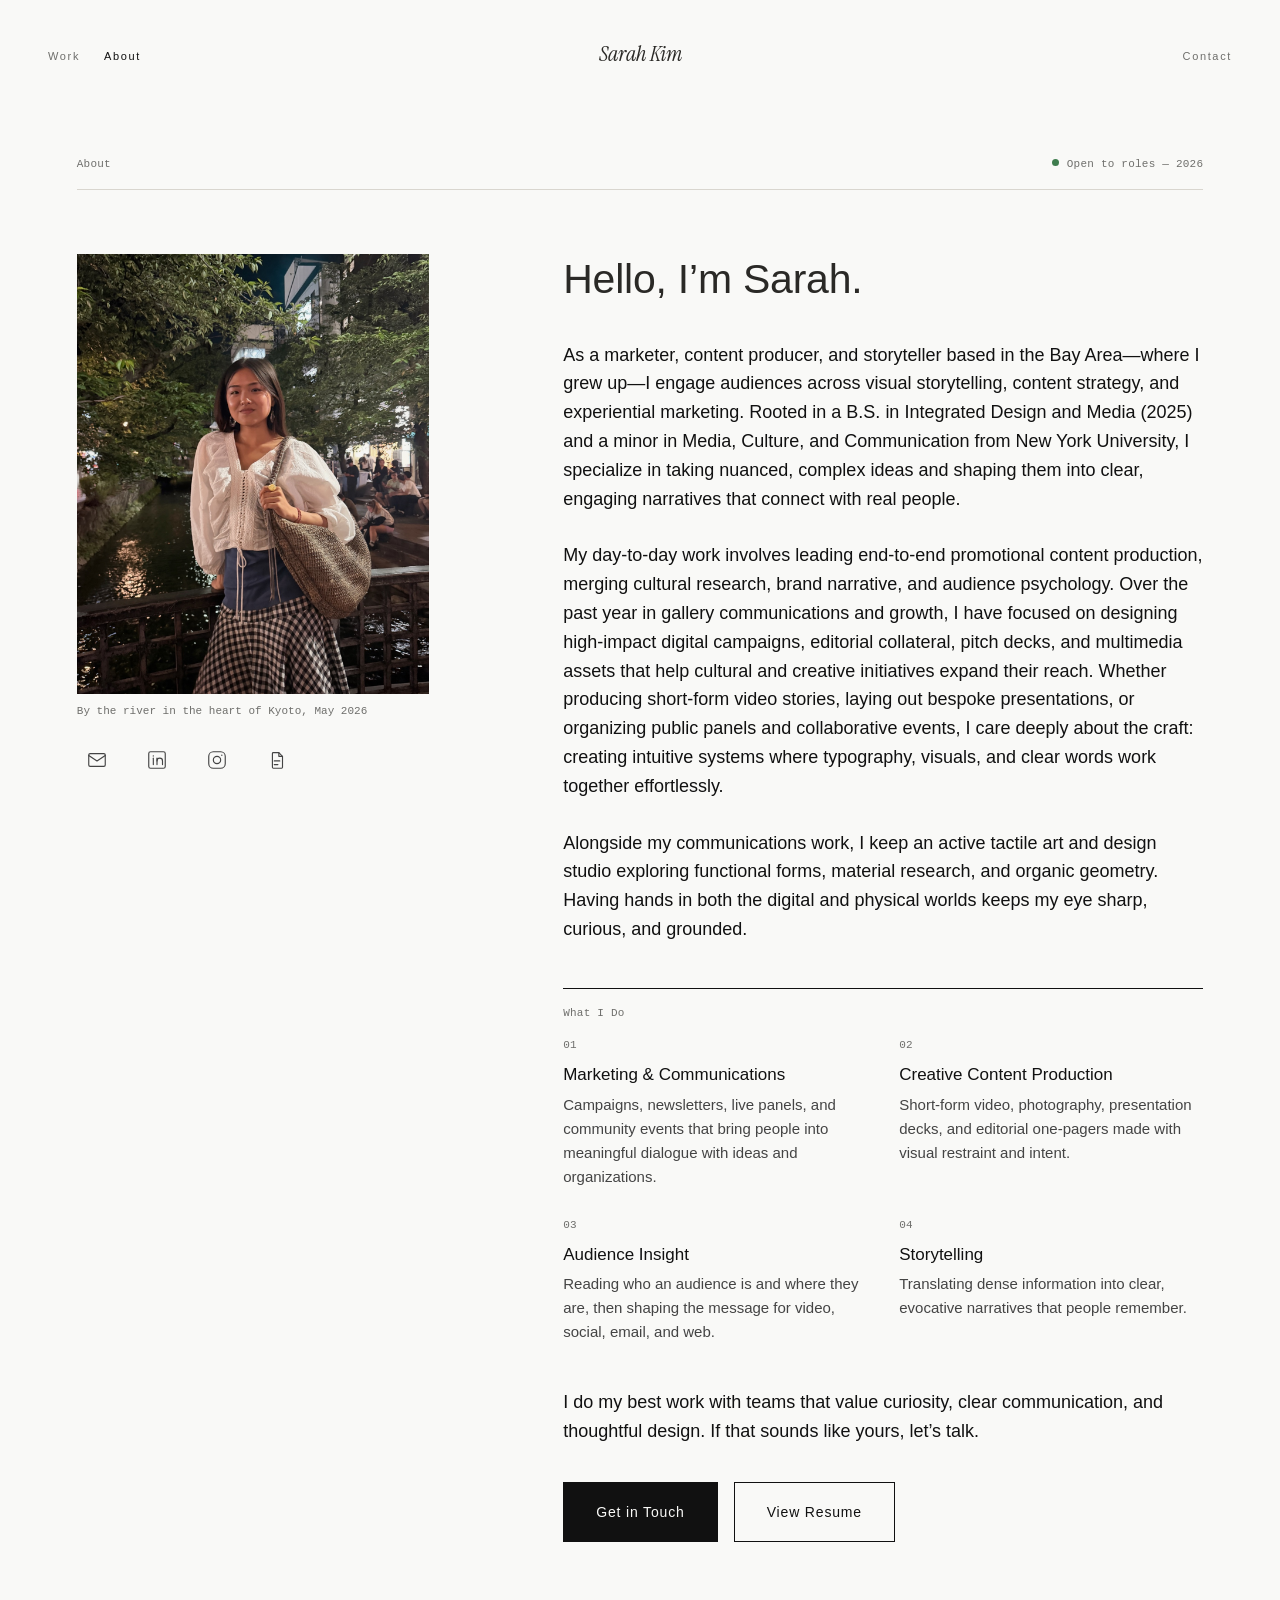
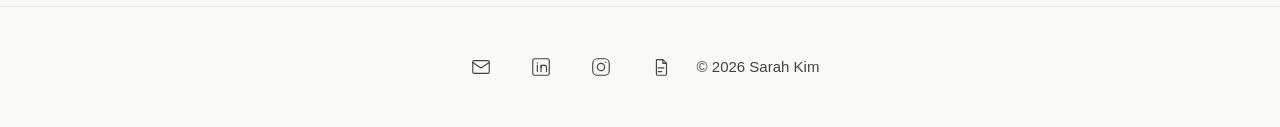
==== commit ce4216e5: "site changes in type weights, headers-- content ad type weights, changed sarah kim to italic serif" ====
--- a/about/index.html
+++ b/about/index.html
@@ -5,7 +5,10 @@
   <meta name="viewport" content="width=device-width, initial-scale=1.0">
   <meta name="description" content="About Sarah Kim — marketer, content producer, and storyteller based in the Bay Area.">
   <title>About | Sarah Kim</title>
-  <link rel="stylesheet" href="../style.css?v=2026-09-27d">
+  <link rel="preconnect" href="https://fonts.googleapis.com">
+  <link rel="preconnect" href="https://fonts.gstatic.com" crossorigin>
+  <link rel="stylesheet" href="https://fonts.googleapis.com/css2?family=Instrument+Serif:ital@1&display=swap">
+  <link rel="stylesheet" href="../style.css?v=2026-09-27h">
 </head>
 <body data-nav-active="about">
   <div class="layout-wrapper">
--- a/style.css
+++ b/style.css
@@ -25,6 +25,12 @@
   --font-family: "Helvetica Neue", Helvetica, Arial, sans-serif;
   --font-sans: "Helvetica Neue", Helvetica, Arial, sans-serif;
   --font-mono: "SF Mono", ui-monospace, Menlo, Consolas, monospace;
+  --font-serif: "Instrument Serif", "Iowan Old Style", Georgia, serif;
+  --headline-size: clamp(1.75rem, 3.2vw, 2.75rem);
+  --headline-weight: 300;
+  --headline-line-height: 1.25;
+  --headline-letter-spacing: -0.005em;
+  --headline-color: #2a2926;
   --font-weight-body: 400;
   --font-weight-display: 400;
   --letter-spacing-logo: 0.08em;
@@ -274,12 +280,13 @@
   gap: 0.125rem;
   justify-self: center;
   text-align: center;
-  font-family: var(--font-sans);
-  font-size: 0.875rem;
-  font-weight: 700;
+  font-family: var(--font-serif);
+  font-size: 1.375rem;
+  font-style: italic;
+  font-weight: 400;
   line-height: 1;
-  letter-spacing: 0.08em;
-  color: var(--color-text);
+  letter-spacing: 0;
+  color: var(--headline-color);
   transition: opacity 0.2s ease;
 }
 
@@ -408,11 +415,11 @@
 
 .about-title {
   margin: 0 0 0.5rem;
-  font-size: clamp(2.5rem, 6vw, 5rem);
-  font-weight: 400;
-  line-height: 1.02;
-  letter-spacing: -0.03em;
-  color: var(--color-text);
+  font-size: var(--headline-size);
+  font-weight: var(--headline-weight);
+  line-height: var(--headline-line-height);
+  letter-spacing: var(--headline-letter-spacing);
+  color: var(--headline-color);
 }
 
 .about-bio {
@@ -863,7 +870,7 @@
   justify-content: space-between;
   gap: 0.5rem 2rem;
   padding-bottom: 1rem;
-  border-bottom: 1px solid var(--color-text);
+  border-bottom: 1px solid #d9d6cf;
 }
 
 .home-hero__status::before {
@@ -878,18 +885,27 @@
 }
 
 .home-hero__body {
+  display: grid;
+  grid-template-columns: minmax(0, 1.4fr) minmax(0, 1fr);
+  align-items: end;
+  gap: clamp(2.5rem, 6vw, 6rem);
+  padding-top: clamp(3rem, 6vw, 5rem);
+}
+
+.home-hero__text {
   display: flex;
   flex-direction: column;
   align-items: flex-start;
-  gap: clamp(1.5rem, 3vw, 2.25rem);
-  padding-top: clamp(3rem, 7vw, 6rem);
+  gap: 1.25rem;
+  padding-bottom: 0.5rem;
 }
 
 .home-hero__figure {
   margin: 0;
-  width: clamp(4.5rem, 7vw, 5.5rem);
-  aspect-ratio: 1;
-  border-radius: 50%;
+  width: 100%;
+  max-width: 26rem;
+  justify-self: end;
+  aspect-ratio: 4 / 5;
   overflow: hidden;
   background-color: #eeede9;
 }
@@ -904,13 +920,34 @@
 
 .home-hero__headline {
   margin: 0;
-  max-width: 17em;
-  font-size: clamp(2.25rem, 5.2vw, 4.5rem);
-  font-weight: 400;
-  line-height: 1.06;
-  letter-spacing: -0.025em;
-  color: var(--color-text);
+  max-width: 16em;
+  font-size: var(--headline-size);
+  font-weight: var(--headline-weight);
+  line-height: var(--headline-line-height);
+  letter-spacing: var(--headline-letter-spacing);
+  color: var(--headline-color);
   text-wrap: balance;
+}
+
+.home-hero__roles {
+  margin: 0 0 1rem;
+  font-size: 0.875rem;
+  font-weight: 300;
+  line-height: 1.5;
+  letter-spacing: 0.01em;
+  color: var(--color-nav-muted);
+}
+
+@media (max-width: 800px) {
+  .home-hero__body {
+    grid-template-columns: 1fr;
+  }
+
+  .home-hero__figure {
+    justify-self: start;
+    max-width: 20rem;
+    order: -1;
+  }
 }
 
 .home-row {
@@ -928,7 +965,7 @@
   top: 0;
   left: var(--layout-padding-x);
   right: var(--layout-padding-x);
-  border-top: 1px solid var(--color-text);
+  border-top: 1px solid #d9d6cf;
 }
 
 .home-capabilities__grid {
@@ -1012,9 +1049,10 @@
 .home-work__title {
   margin: 0;
   font-size: clamp(1.25rem, 2vw, 1.625rem);
-  font-weight: 400;
+  font-weight: var(--headline-weight);
   line-height: 1.2;
-  letter-spacing: -0.01em;
+  letter-spacing: var(--headline-letter-spacing);
+  color: var(--headline-color);
 }
 
 .home-work__summary {
@@ -1032,8 +1070,8 @@
 }
 
 .home-closing {
-  background-color: #1c1b19;
-  color: #ebe8e1;
+  background-color: #efece6;
+  color: #2a2926;
 }
 
 .home-closing__inner {
@@ -1041,17 +1079,13 @@
   padding-bottom: clamp(4rem, 9vw, 8rem);
 }
 
-.home-closing .home-label {
-  color: #9a968d;
-}
-
 .home-closing__statement {
   margin: clamp(1.5rem, 3vw, 2.5rem) 0 clamp(2.5rem, 5vw, 4rem);
-  max-width: 20em;
-  font-size: clamp(1.75rem, 3.6vw, 3rem);
-  font-weight: 400;
-  line-height: 1.15;
-  letter-spacing: -0.02em;
+  max-width: 22em;
+  font-size: clamp(1.5rem, 2.8vw, 2.25rem);
+  font-weight: 300;
+  line-height: 1.3;
+  letter-spacing: -0.005em;
   text-wrap: balance;
 }
 
@@ -1068,21 +1102,21 @@
   font-size: 0.875rem;
   line-height: 1.3;
   letter-spacing: 0.04em;
-  color: #ebe8e1;
-  border: 1px solid #ebe8e1;
+  color: #2a2926;
+  border: 1px solid #2a2926;
   text-decoration: none;
   transition: background-color 0.2s ease, color 0.2s ease;
 }
 
 .home-closing__button:hover,
 .home-closing__button--primary {
-  background-color: #ebe8e1;
-  color: #1c1b19;
+  background-color: #2a2926;
+  color: #efece6;
 }
 
 .home-closing__button--primary:hover {
   background-color: transparent;
-  color: #ebe8e1;
+  color: #2a2926;
 }
 
 .layout-wrapper:has(.home-closing) .site-footer {
@@ -2020,11 +2054,11 @@
 .case-hero__title {
   margin: 0;
   font-family: var(--font-sans);
-  font-size: clamp(2.5rem, 6vw, 5rem);
-  font-weight: 400;
-  line-height: 1.02;
-  letter-spacing: -0.03em;
-  color: var(--color-text);
+  font-size: var(--headline-size);
+  font-weight: var(--headline-weight);
+  line-height: var(--headline-line-height);
+  letter-spacing: var(--headline-letter-spacing);
+  color: var(--headline-color);
   text-wrap: balance;
 }
 
@@ -2081,8 +2115,9 @@
 .case-metrics__value {
   margin: 0;
   font-size: clamp(1.5rem, 2.5vw, 2rem);
+  font-weight: var(--headline-weight);
   line-height: 1.1;
-  color: var(--color-text);
+  color: var(--headline-color);
 }
 
 .case-metrics__label {
@@ -2420,9 +2455,9 @@
 
 .case-docs__title {
   margin: 0;
-  font-size: var(--showcase-pillar-title-size);
-  font-weight: var(--showcase-pillar-title-weight);
-  letter-spacing: var(--showcase-pillar-title-letter-spacing);
+  font-size: 1.0625rem;
+  font-weight: var(--font-weight-display);
+  letter-spacing: 0.08em;
   color: var(--color-text);
 }
 
@@ -2590,10 +2625,11 @@
 .contact-headline {
   margin: 0 0 clamp(3rem, 6vw, 5rem);
   max-width: 36rem;
-  font-size: clamp(2.75rem, 7vw, 5.5rem);
-  font-weight: var(--font-weight-display);
-  line-height: 1.05;
-  letter-spacing: -0.03em;
+  font-size: var(--headline-size);
+  font-weight: var(--headline-weight);
+  line-height: var(--headline-line-height);
+  letter-spacing: var(--headline-letter-spacing);
+  color: var(--headline-color);
   text-wrap: balance;
 }
 
@@ -2890,7 +2926,7 @@
   }
 
   .site-wordmark {
-    font-size: 0.8125rem;
+    font-size: 1.25rem;
   }
 
   .showcase-masonry--graphics {
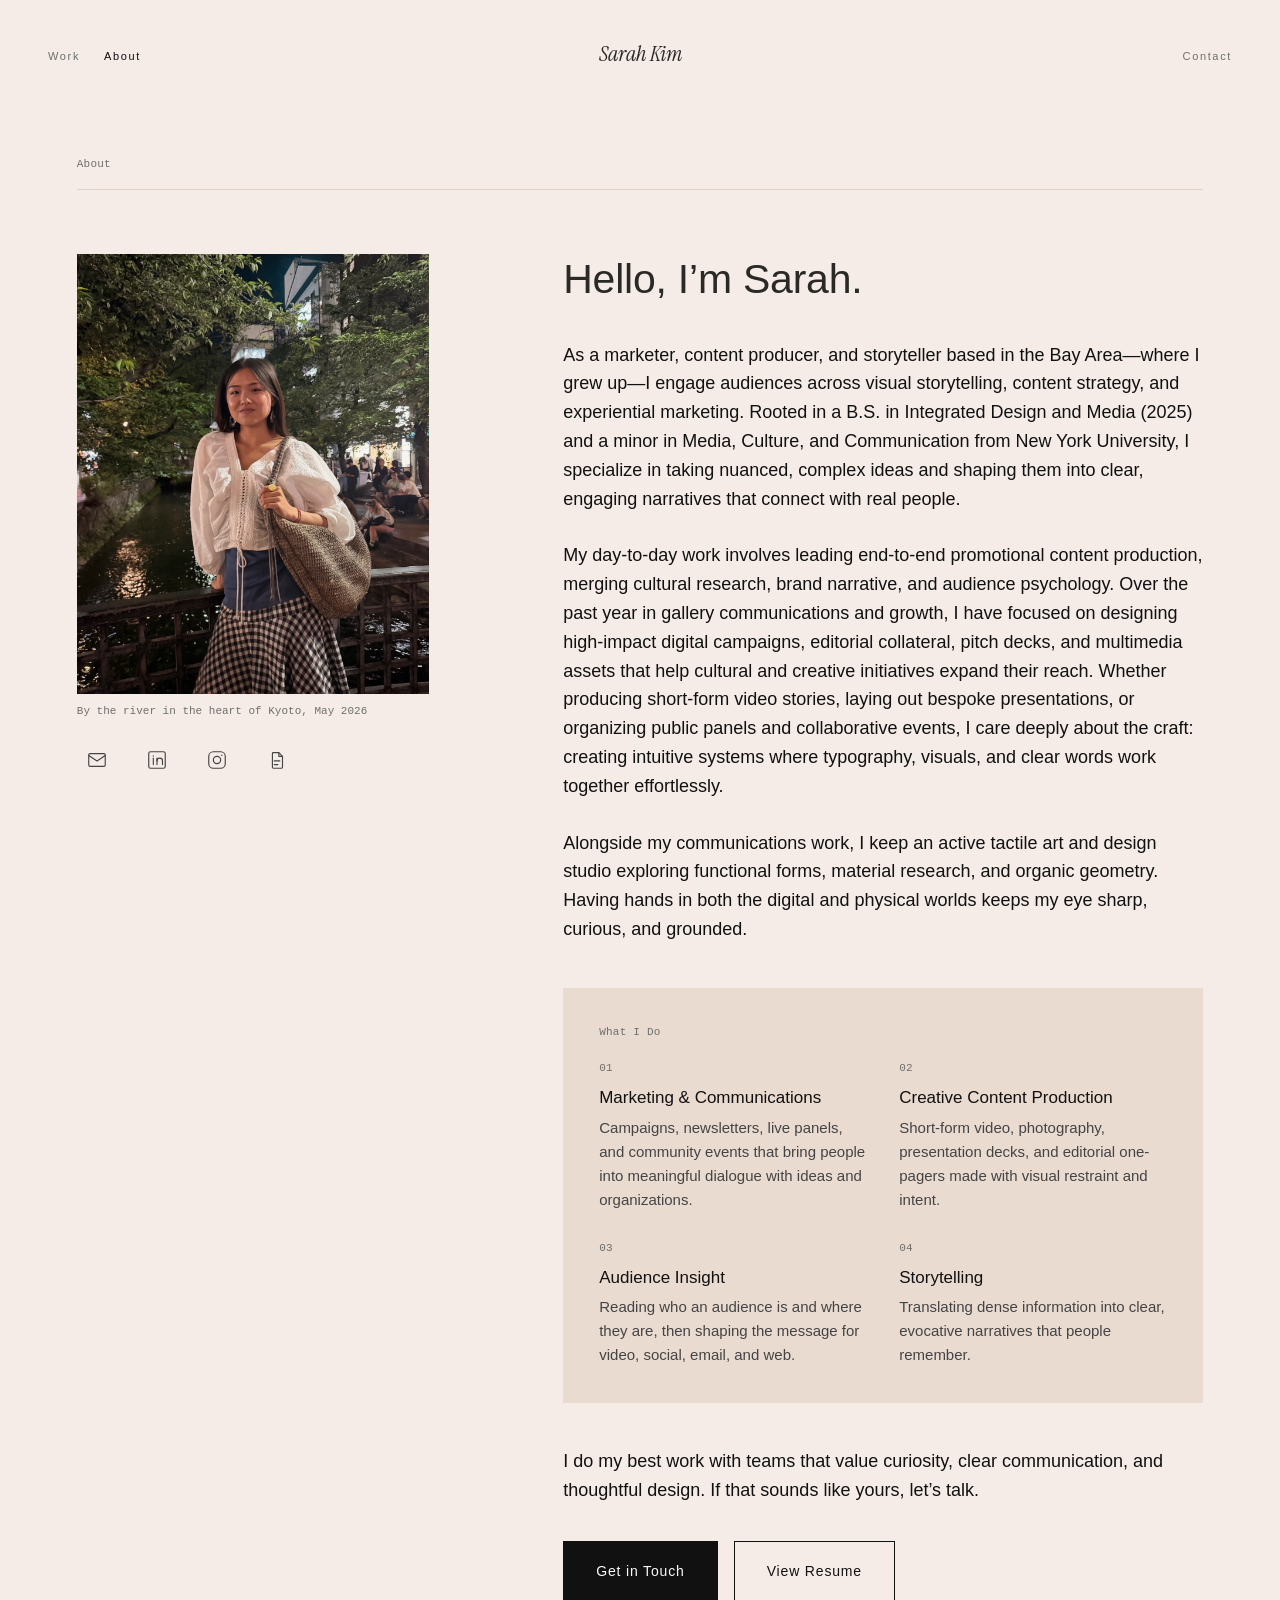
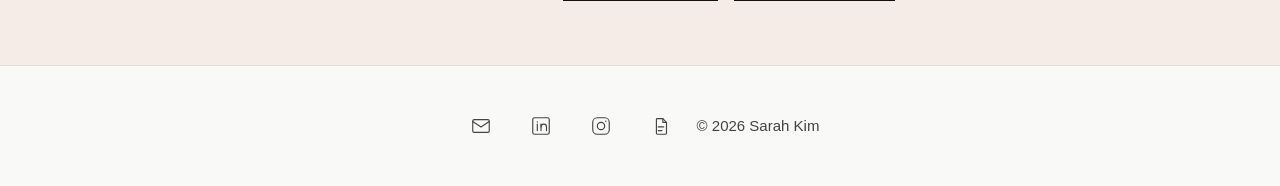
==== commit ed39f91c: "color background clay" ====
--- a/about/index.html
+++ b/about/index.html
@@ -8,7 +8,7 @@
   <link rel="preconnect" href="https://fonts.googleapis.com">
   <link rel="preconnect" href="https://fonts.gstatic.com" crossorigin>
   <link rel="stylesheet" href="https://fonts.googleapis.com/css2?family=Instrument+Serif:ital@1&display=swap">
-  <link rel="stylesheet" href="../style.css?v=2026-09-27h">
+  <link rel="stylesheet" href="../style.css?v=2026-09-28e">
 </head>
 <body data-nav-active="about">
   <div class="layout-wrapper">
@@ -21,7 +21,6 @@
       <div class="layout-container about-page">
         <div class="home-hero__meta">
           <p class="home-label">About</p>
-          <p class="home-label home-hero__status">Open to roles &mdash; 2026</p>
         </div>
 
         <section class="about-grid" id="about-content">
--- a/style.css
+++ b/style.css
@@ -17,7 +17,8 @@
   --color-text: var(--text-color);
   --color-text-muted: #444444;
   --color-nav-muted: #6f6f6c;
-  --color-border: #e8e8e8;
+  --color-border: #e6dcd4;
+  --color-line-warm: #e0d0c6;
   --color-accent: #111111;
   --color-link: var(--link-color);
 
@@ -26,6 +27,8 @@
   --font-sans: "Helvetica Neue", Helvetica, Arial, sans-serif;
   --font-mono: "SF Mono", ui-monospace, Menlo, Consolas, monospace;
   --font-serif: "Instrument Serif", "Iowan Old Style", Georgia, serif;
+  --color-hero-tint: #f5ece7;
+  --color-section-tint: #eadbd1;
   --headline-size: clamp(1.75rem, 3.2vw, 2.75rem);
   --headline-weight: 300;
   --headline-line-height: 1.25;
@@ -200,6 +203,11 @@
   flex-direction: column;
 }
 
+::selection {
+  background-color: #dfc6b9;
+  color: var(--color-text);
+}
+
 img {
   max-width: 100%;
   display: block;
@@ -260,7 +268,7 @@
   left: 0;
   right: 0;
   z-index: 100;
-  background-color: var(--color-bg);
+  background-color: var(--color-hero-tint);
 }
 
 .site-header__grid {
@@ -353,6 +361,7 @@
 
 .site-main--about,
 .site-main--contact {
+  background-color: var(--color-hero-tint);
   padding: calc(var(--header-min-height) + 3rem) 0 var(--spacing-xl);
 }
 
@@ -432,10 +441,10 @@
 .about-skills {
   display: flex;
   flex-direction: column;
-  gap: 1rem;
+  gap: 1.25rem;
   margin: 1rem 0;
-  padding-top: 1rem;
-  border-top: 1px solid var(--color-text);
+  padding: clamp(1.5rem, 3vw, 2.25rem);
+  background-color: var(--color-section-tint);
 }
 
 .about-skills__list {
@@ -862,6 +871,7 @@
 .home-hero {
   padding-top: clamp(2.5rem, 6vw, 5rem);
   padding-bottom: clamp(4rem, 9vw, 8rem);
+  background-color: var(--color-hero-tint);
 }
 
 .home-hero__meta {
@@ -870,18 +880,7 @@
   justify-content: space-between;
   gap: 0.5rem 2rem;
   padding-bottom: 1rem;
-  border-bottom: 1px solid #d9d6cf;
-}
-
-.home-hero__status::before {
-  content: "";
-  display: inline-block;
-  width: 0.45rem;
-  height: 0.45rem;
-  margin-right: 0.5rem;
-  border-radius: 50%;
-  background-color: #3f7d4e;
-  vertical-align: 0.05em;
+  border-bottom: 1px solid var(--color-line-warm);
 }
 
 .home-hero__body {
@@ -965,7 +964,22 @@
   top: 0;
   left: var(--layout-padding-x);
   right: var(--layout-padding-x);
-  border-top: 1px solid #d9d6cf;
+  border-top: 1px solid var(--color-line-warm);
+}
+
+.home-row--tint {
+  padding-top: clamp(3.5rem, 7vw, 6rem);
+  padding-bottom: clamp(3.5rem, 7vw, 6rem);
+  background-color: var(--color-section-tint);
+}
+
+.home-row--tint::before,
+.home-row--tint + .home-row::before {
+  display: none;
+}
+
+.home-row--tint + .home-row {
+  padding-top: clamp(3.5rem, 7vw, 6rem);
 }
 
 .home-capabilities__grid {
@@ -1070,7 +1084,7 @@
 }
 
 .home-closing {
-  background-color: #efece6;
+  background-color: var(--color-hero-tint);
   color: #2a2926;
 }
 
@@ -2016,6 +2030,26 @@
   flex-direction: column;
   gap: clamp(2.5rem, 5vw, 4rem);
   width: 100%;
+  background-color: var(--color-hero-tint);
+  box-shadow: 0 0 0 100vmax var(--color-hero-tint);
+  clip-path: inset(-100vmax -100vmax calc(var(--showcase-pillar-gap) * -1) -100vmax);
+}
+
+.case-metrics,
+.case-feature,
+.case-channels {
+  box-shadow: 0 0 0 100vmax var(--band-color);
+  clip-path: inset(0 -100vmax);
+  background-color: var(--band-color);
+}
+
+.case-metrics {
+  --band-color: var(--color-hero-tint);
+}
+
+.case-feature,
+.case-channels {
+  --band-color: var(--color-section-tint);
 }
 
 .case-hero__top {
@@ -2025,7 +2059,7 @@
   justify-content: space-between;
   gap: 0.75rem 1.5rem;
   padding-bottom: 1rem;
-  border-bottom: 1px solid var(--color-text);
+  border-bottom: 1px solid var(--color-line-warm);
 }
 
 .case-hero__back,
@@ -2101,9 +2135,8 @@
   grid-template-columns: repeat(3, minmax(0, 1fr));
   gap: clamp(1.5rem, 4vw, 3rem);
   width: 100%;
-  padding: clamp(1.75rem, 3vw, 2.5rem) 0;
-  border-top: 1px solid var(--color-border);
-  border-bottom: 1px solid var(--color-border);
+  padding: clamp(1.75rem, 3vw, 2.5rem) 0 clamp(3rem, 6vw, 4.5rem);
+  border-top: 1px solid var(--color-line-warm);
 }
 
 .case-metrics__item {
@@ -2301,7 +2334,7 @@
   gap: clamp(2rem, 5vw, 4rem);
   align-items: start;
   width: 100%;
-  padding-top: clamp(1rem, 2vw, 2rem);
+  padding-block: clamp(3rem, 6vw, 5rem);
 }
 
 .case-feature__media {
@@ -2394,7 +2427,7 @@
   flex-direction: column;
   gap: var(--spacing-md);
   width: 100%;
-  padding-top: clamp(1rem, 2vw, 2rem);
+  padding-block: clamp(3rem, 6vw, 5rem);
 }
 
 .case-channels__header {
@@ -2642,7 +2675,7 @@
   display: flex;
   flex-direction: column;
   gap: 0.75rem;
-  border-bottom: 1px solid var(--color-text);
+  border-bottom: 1px solid #d6c3b7;
   padding: 1.25rem 0;
 }
 
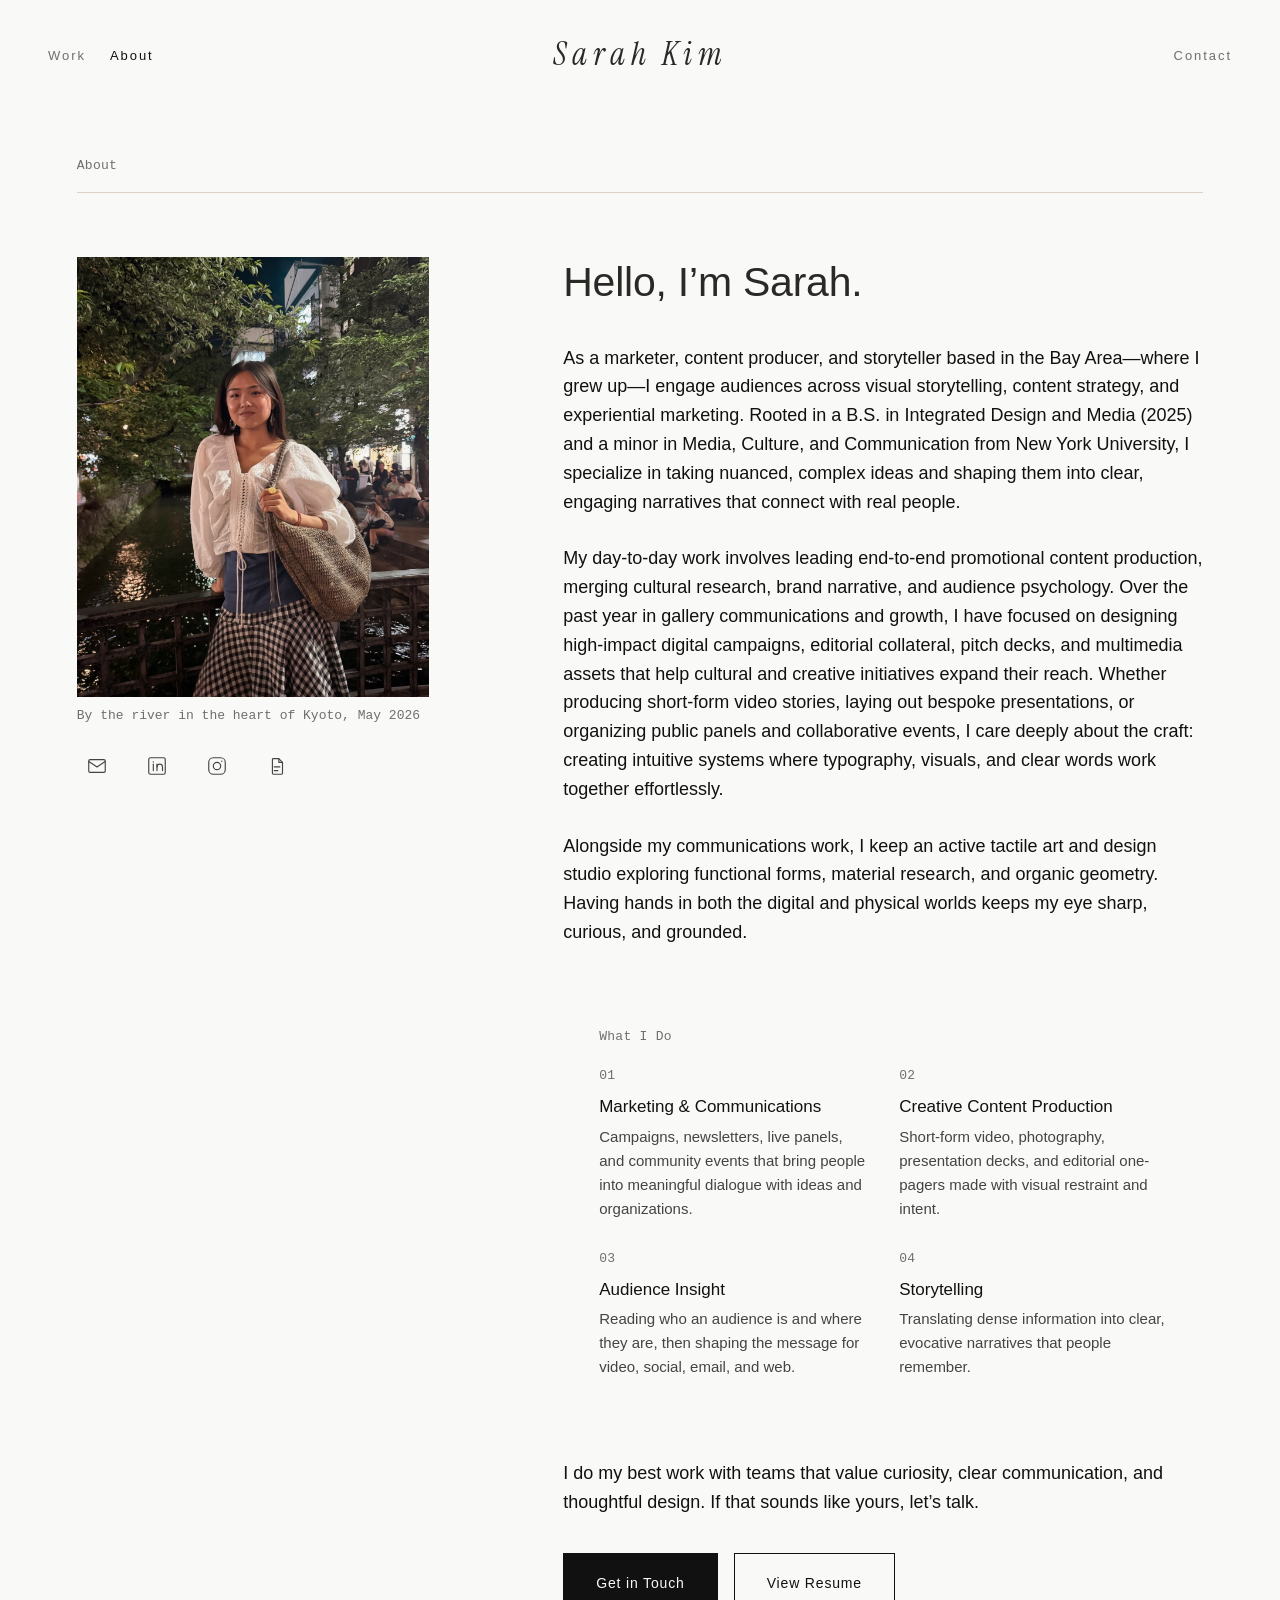
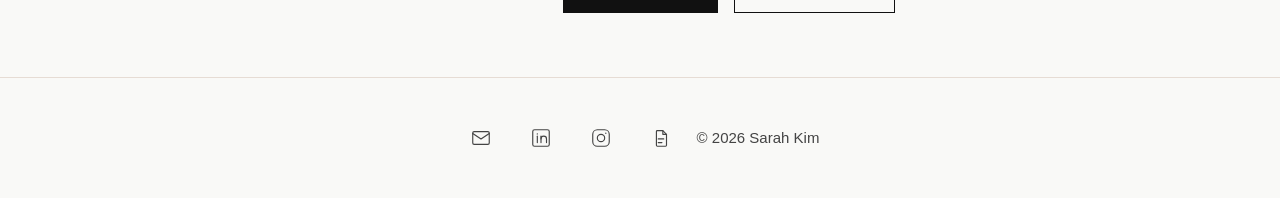
==== commit f2cff4d0: "fix bakcground color all off-white, fix homepage skills block, enlarged header font size" ====
--- a/about/index.html
+++ b/about/index.html
@@ -8,7 +8,7 @@
   <link rel="preconnect" href="https://fonts.googleapis.com">
   <link rel="preconnect" href="https://fonts.gstatic.com" crossorigin>
   <link rel="stylesheet" href="https://fonts.googleapis.com/css2?family=Instrument+Serif:ital@1&display=swap">
-  <link rel="stylesheet" href="../style.css?v=2026-09-28e">
+  <link rel="stylesheet" href="../style.css?v=2026-10-15e">
 </head>
 <body data-nav-active="about">
   <div class="layout-wrapper">
--- a/style.css
+++ b/style.css
@@ -27,8 +27,8 @@
   --font-sans: "Helvetica Neue", Helvetica, Arial, sans-serif;
   --font-mono: "SF Mono", ui-monospace, Menlo, Consolas, monospace;
   --font-serif: "Instrument Serif", "Iowan Old Style", Georgia, serif;
-  --color-hero-tint: #f5ece7;
-  --color-section-tint: #eadbd1;
+  --color-hero-tint: var(--bg-color);
+  --color-section-tint: var(--bg-color);
   --headline-size: clamp(1.75rem, 3.2vw, 2.75rem);
   --headline-weight: 300;
   --headline-line-height: 1.25;
@@ -36,7 +36,7 @@
   --headline-color: #2a2926;
   --font-weight-body: 400;
   --font-weight-display: 400;
-  --letter-spacing-logo: 0.08em;
+  --letter-spacing-logo: 0.18em;
   --letter-spacing-project-title: 0.04em;
   --logo-font-size: 1.375rem;
   --header-padding-y: 2rem;
@@ -289,11 +289,11 @@
   justify-self: center;
   text-align: center;
   font-family: var(--font-serif);
-  font-size: 1.375rem;
+  font-size: 2rem;
   font-style: italic;
   font-weight: 400;
   line-height: 1;
-  letter-spacing: 0;
+  letter-spacing: var(--letter-spacing-logo);
   color: var(--headline-color);
   transition: opacity 0.2s ease;
 }
@@ -329,7 +329,7 @@
 
 .site-nav__link {
   font-family: var(--font-sans);
-  font-size: 0.6875rem;
+  font-size: 0.8125rem;
   line-height: 1.3;
   letter-spacing: 0.15em;
   color: var(--color-nav-muted);
@@ -404,7 +404,7 @@
 
 .about-portrait__caption {
   font-family: var(--font-mono);
-  font-size: 0.6875rem;
+  font-size: 0.8125rem;
   line-height: 1.5;
   color: var(--color-nav-muted);
 }
@@ -622,7 +622,7 @@
 .landing-timeline__period,
 .landing-timeline__detail {
   font-family: var(--font-sans);
-  font-size: 0.6875rem;
+  font-size: 0.8125rem;
   line-height: 1.5;
   letter-spacing: 0.15em;
   color: var(--color-text-muted);
@@ -662,7 +662,7 @@
 
 .landing-index__item {
   font-family: var(--font-sans);
-  font-size: 0.6875rem;
+  font-size: 0.8125rem;
   line-height: 1.4;
   letter-spacing: 0.15em;
   color: var(--color-text-muted);
@@ -738,7 +738,7 @@
   width: 100%;
   height: 100%;
   font-family: var(--font-sans);
-  font-size: 0.6875rem;
+  font-size: 0.8125rem;
   letter-spacing: 0.15em;
   color: var(--color-nav-muted);
 }
@@ -861,7 +861,7 @@
 .home-label {
   margin: 0;
   font-family: var(--font-mono);
-  font-size: 0.6875rem;
+  font-size: 0.8125rem;
   font-weight: 400;
   line-height: 1.5;
   letter-spacing: 0.02em;
@@ -973,30 +973,34 @@
   background-color: var(--color-section-tint);
 }
 
-.home-row--tint::before,
-.home-row--tint + .home-row::before {
-  display: none;
-}
-
 .home-row--tint + .home-row {
   padding-top: clamp(3.5rem, 7vw, 6rem);
 }
 
 .home-capabilities__grid {
   display: grid;
-  grid-template-columns: repeat(4, minmax(0, 1fr));
-  gap: 2.5rem clamp(1.5rem, 2.5vw, 2.5rem);
+  grid-template-columns: repeat(2, minmax(0, 26rem));
+  justify-content: start;
+  align-items: start;
+  column-gap: clamp(3.5rem, 7vw, 6.5rem);
+  row-gap: clamp(3.5rem, 6vw, 5.5rem);
+}
+
+.home-capability:nth-child(2),
+.home-capability:nth-child(4) {
+  margin-top: clamp(4rem, 7vw, 6.5rem);
 }
 
 .home-capability {
   display: flex;
   flex-direction: column;
-  gap: 0.75rem;
+  gap: 0.9rem;
+  max-width: 28rem;
 }
 
 .home-capability__title {
-  margin: 0.75rem 0 0;
-  font-size: 1.0625rem;
+  margin: 0.15rem 0 0;
+  font-size: 1.25rem;
   font-weight: 400;
   line-height: 1.3;
   color: var(--color-text);
@@ -1004,16 +1008,16 @@
 
 .home-capability__text {
   margin: 0;
-  font-size: 0.875rem;
-  line-height: 1.6;
+  font-size: 1rem;
+  line-height: 1.65;
   color: var(--color-text-muted);
 }
 
 .home-capability__link {
-  margin-top: auto;
-  padding-top: 0.5rem;
+  margin-top: 0.35rem;
+  padding-top: 0;
   font-family: var(--font-mono);
-  font-size: 0.6875rem;
+  font-size: 0.8125rem;
   line-height: 1.5;
   color: var(--color-text);
   text-decoration: underline;
@@ -1137,12 +1141,6 @@
   border-top: 0;
 }
 
-@media (max-width: 1024px) {
-  .home-capabilities__grid {
-    grid-template-columns: repeat(2, minmax(0, 1fr));
-  }
-}
-
 @media (max-width: 720px) {
   .home-row {
     grid-template-columns: 1fr;
@@ -1150,6 +1148,11 @@
 
   .home-capabilities__grid {
     grid-template-columns: 1fr;
+  }
+
+  .home-capability:nth-child(2),
+  .home-capability:nth-child(4) {
+    margin-top: 0;
   }
 
   .home-work__caption {
@@ -1867,7 +1870,7 @@
 .showcase-caption {
   margin-top: 0.5rem;
   font-family: var(--font-sans);
-  font-size: 0.6875rem;
+  font-size: 0.8125rem;
   line-height: 1.5;
   letter-spacing: 0.02em;
   color: var(--color-text-muted);
@@ -2066,7 +2069,7 @@
 .case-hero__stamp {
   margin: 0;
   font-family: var(--font-mono);
-  font-size: 0.6875rem;
+  font-size: 0.8125rem;
   line-height: 1.5;
   color: var(--color-nav-muted);
 }
@@ -2126,7 +2129,7 @@
 
 .case-hero__media-caption {
   font-family: var(--font-mono);
-  font-size: 0.6875rem;
+  font-size: 0.8125rem;
   color: var(--color-nav-muted);
 }
 
@@ -2186,7 +2189,7 @@
 .case-context__meta dt {
   margin: 0;
   font-family: var(--font-mono);
-  font-size: 0.6875rem;
+  font-size: 0.8125rem;
   letter-spacing: 0.08em;
   color: var(--color-text-muted);
 }
@@ -2258,7 +2261,7 @@
 .case-pillar__index {
   margin: 0;
   font-family: var(--font-mono);
-  font-size: 0.6875rem;
+  font-size: 0.8125rem;
   letter-spacing: 0.1em;
   color: var(--color-nav-muted);
 }
@@ -2374,7 +2377,7 @@
 .case-channels__table thead th {
   margin: 0;
   font-family: var(--font-mono);
-  font-size: 0.6875rem;
+  font-size: 0.8125rem;
   letter-spacing: 0.1em;
   color: var(--color-nav-muted);
   font-weight: 400;
@@ -2412,7 +2415,7 @@
   left: 0;
   top: 0.2rem;
   font-family: var(--font-sans);
-  font-size: 0.6875rem;
+  font-size: 0.8125rem;
   letter-spacing: 0.1em;
   color: var(--color-nav-muted);
 }
@@ -2513,7 +2516,7 @@
 .case-tools__heading {
   margin: 0;
   font-family: var(--font-mono);
-  font-size: 0.6875rem;
+  font-size: 0.8125rem;
   font-weight: 400;
   color: var(--color-nav-muted);
 }
@@ -2954,12 +2957,8 @@
     --work-grid-gap-y: 3rem;
   }
 
-  .site-nav__link {
-    font-size: 0.625rem;
-  }
-
   .site-wordmark {
-    font-size: 1.25rem;
+    font-size: 1.75rem;
   }
 
   .showcase-masonry--graphics {
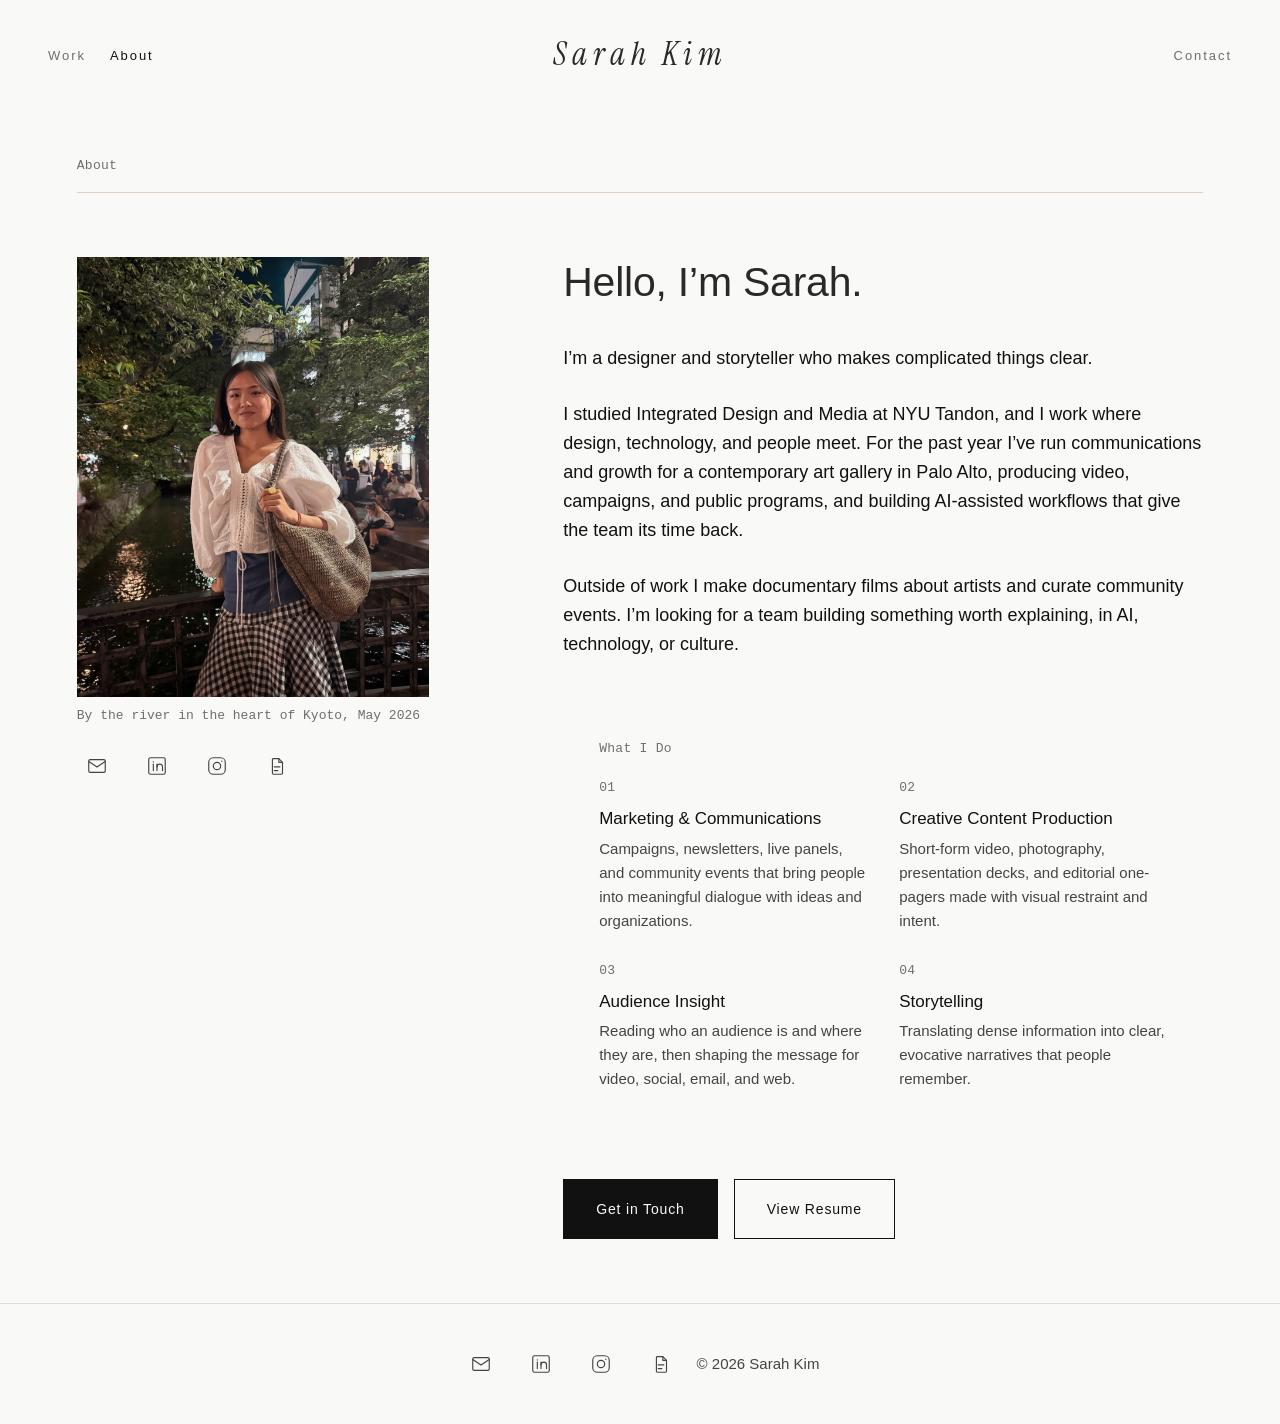
==== commit 968c999c: "bio and headliner changed for tech roles" ====
--- a/about/index.html
+++ b/about/index.html
@@ -3,12 +3,12 @@
 <head>
   <meta charset="UTF-8">
   <meta name="viewport" content="width=device-width, initial-scale=1.0">
-  <meta name="description" content="About Sarah Kim — marketer, content producer, and storyteller based in the Bay Area.">
+  <meta name="description" content="About Sarah Kim — a designer and storyteller who makes complicated things clear.">
   <title>About | Sarah Kim</title>
   <link rel="preconnect" href="https://fonts.googleapis.com">
   <link rel="preconnect" href="https://fonts.gstatic.com" crossorigin>
   <link rel="stylesheet" href="https://fonts.googleapis.com/css2?family=Instrument+Serif:ital@1&display=swap">
-  <link rel="stylesheet" href="../style.css?v=2026-10-15e">
+  <link rel="stylesheet" href="../style.css?v=2026-10-15i">
 </head>
 <body data-nav-active="about">
   <div class="layout-wrapper">
@@ -71,9 +71,9 @@
 
           <div class="about-main">
             <h1 class="about-title">Hello, I&rsquo;m Sarah.</h1>
-            <p class="about-bio">As a marketer, content producer, and storyteller based in the Bay Area&mdash;where I grew up&mdash;I engage audiences across visual storytelling, content strategy, and experiential marketing. Rooted in a B.S. in Integrated Design and Media (2025) and a minor in Media, Culture, and Communication from New York University, I specialize in taking nuanced, complex ideas and shaping them into clear, engaging narratives that connect with real people.</p>
-            <p class="about-bio">My day-to-day work involves leading end-to-end promotional content production, merging cultural research, brand narrative, and audience psychology. Over the past year in gallery communications and growth, I have focused on designing high-impact digital campaigns, editorial collateral, pitch decks, and multimedia assets that help cultural and creative initiatives expand their reach. Whether producing short-form video stories, laying out bespoke presentations, or organizing public panels and collaborative events, I care deeply about the craft: creating intuitive systems where typography, visuals, and clear words work together effortlessly.</p>
-            <p class="about-bio">Alongside my communications work, I keep an active tactile art and design studio exploring functional forms, material research, and organic geometry. Having hands in both the digital and physical worlds keeps my eye sharp, curious, and grounded.</p>
+            <p class="about-bio">I&rsquo;m a designer and storyteller who makes complicated things clear.</p>
+            <p class="about-bio">I studied Integrated Design and Media at NYU Tandon, and I work where design, technology, and people meet. For the past year I&rsquo;ve run communications and growth for a contemporary art gallery in Palo Alto, producing video, campaigns, and public programs, and building AI-assisted workflows that give the team its time back.</p>
+            <p class="about-bio">Outside of work I make documentary films about artists and curate community events. I&rsquo;m looking for a team building something worth explaining, in AI, technology, or culture.</p>
 
             <section class="about-skills" aria-labelledby="about-skills-heading">
               <h2 class="home-label" id="about-skills-heading">What I Do</h2>
@@ -101,8 +101,6 @@
               </ol>
             </section>
 
-            <p class="about-bio">I do my best work with teams that value curiosity, clear communication, and thoughtful design. If that sounds like yours, let&rsquo;s talk.</p>
-
             <div class="about-actions">
               <a href="../contact.html" class="about-cta__button about-cta__button--primary">Get in Touch</a>
               <a href="../media/web/CreativeMarketingResume2026.pdf" class="about-cta__button" target="_blank" rel="noopener noreferrer">View Resume</a>
--- a/style.css
+++ b/style.css
@@ -869,7 +869,7 @@
 }
 
 .home-hero {
-  padding-top: clamp(2.5rem, 6vw, 5rem);
+  padding-top: clamp(6.5rem, 10vw, 9rem);
   padding-bottom: clamp(4rem, 9vw, 8rem);
   background-color: var(--color-hero-tint);
 }
@@ -886,9 +886,9 @@
 .home-hero__body {
   display: grid;
   grid-template-columns: minmax(0, 1.4fr) minmax(0, 1fr);
-  align-items: end;
+  align-items: start;
   gap: clamp(2.5rem, 6vw, 6rem);
-  padding-top: clamp(3rem, 6vw, 5rem);
+  padding-top: 0;
 }
 
 .home-hero__text {
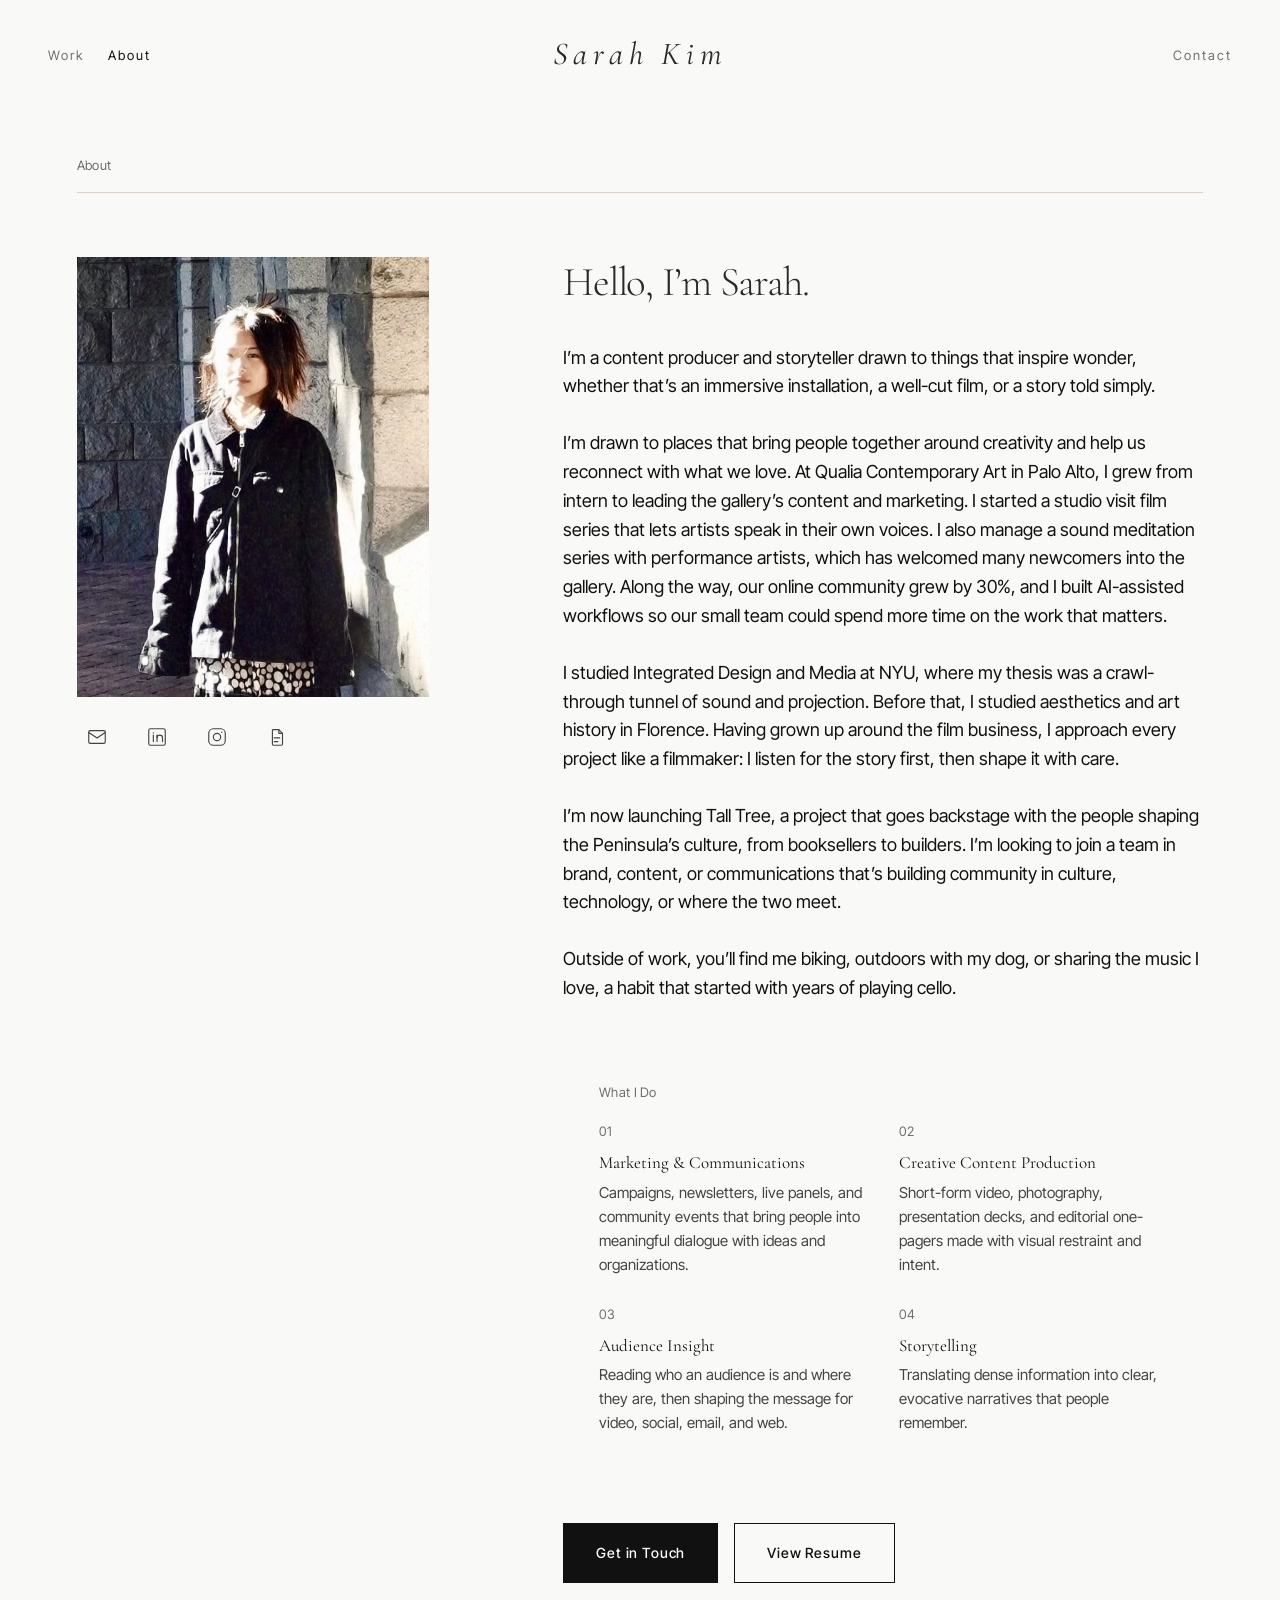
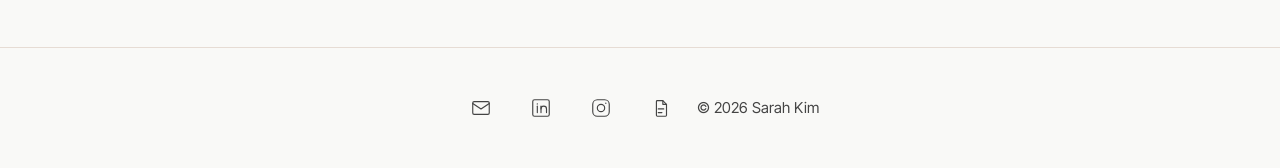
==== commit 23c404bd: "Publish the updated portfolio: homepage practice, About, Tall Tree, and the new resume. Co-authored-" ====
--- a/about/index.html
+++ b/about/index.html
@@ -7,8 +7,8 @@
   <title>About | Sarah Kim</title>
   <link rel="preconnect" href="https://fonts.googleapis.com">
   <link rel="preconnect" href="https://fonts.gstatic.com" crossorigin>
-  <link rel="stylesheet" href="https://fonts.googleapis.com/css2?family=Instrument+Serif:ital@1&display=swap">
-  <link rel="stylesheet" href="../style.css?v=2026-10-15i">
+  <link rel="stylesheet" href="https://fonts.googleapis.com/css2?family=Cormorant+Garamond:ital,wght@0,300;0,400;1,300;1,400&family=Inter+Tight:wght@400;500&display=swap">
+  <link rel="stylesheet" href="../style.css?v=2026-11-04-portrait">
 </head>
 <body data-nav-active="about">
   <div class="layout-wrapper">
@@ -28,13 +28,12 @@
           <aside class="about-aside">
             <figure class="about-portrait">
               <img
-                src="../media/web/me.jpg"
-                alt="Portrait of Sarah Kim by the river in Kyoto, May 2026"
+                src="../media/aboutimg.jpeg"
+                alt="Portrait of Sarah Kim"
                 class="about-portrait__image"
-                width="360"
-                height="432"
+                width="523"
+                height="617"
               >
-              <figcaption class="about-portrait__caption">By the river in the heart of Kyoto, May 2026</figcaption>
             </figure>
             <nav class="about-links about-links--profile" aria-label="Profile links">
               <a href="mailto:sarahkim1001@gmail.com" class="about-links__item" aria-label="Email">
@@ -59,7 +58,7 @@
                   <circle class="about-links__icon-dot" cx="17.25" cy="6.75" r="0.75"/>
                 </svg>
               </a>
-              <a href="../media/web/CreativeMarketingResume2026.pdf" class="about-links__item" aria-label="Resume" target="_blank" rel="noopener noreferrer">
+              <a href="../media/web/1_Sarah_Kim_Resume.pdf" class="about-links__item" aria-label="Resume" target="_blank" rel="noopener noreferrer">
                 <svg class="about-links__icon" viewBox="0 0 24 24" aria-hidden="true">
                   <path d="M8 4h6l4 4v12a1 1 0 0 1-1 1H8a1 1 0 0 1-1-1V5a1 1 0 0 1 1-1z"/>
                   <path d="M14 4v4h4"/>
@@ -71,9 +70,11 @@
 
           <div class="about-main">
             <h1 class="about-title">Hello, I&rsquo;m Sarah.</h1>
-            <p class="about-bio">I&rsquo;m a designer and storyteller who makes complicated things clear.</p>
-            <p class="about-bio">I studied Integrated Design and Media at NYU Tandon, and I work where design, technology, and people meet. For the past year I&rsquo;ve run communications and growth for a contemporary art gallery in Palo Alto, producing video, campaigns, and public programs, and building AI-assisted workflows that give the team its time back.</p>
-            <p class="about-bio">Outside of work I make documentary films about artists and curate community events. I&rsquo;m looking for a team building something worth explaining, in AI, technology, or culture.</p>
+            <p class="about-bio">I&rsquo;m a content producer and storyteller drawn to things that inspire wonder, whether that&rsquo;s an immersive installation, a well-cut film, or a story told simply.</p>
+            <p class="about-bio">I&rsquo;m drawn to places that bring people together around creativity and help us reconnect with what we love. At Qualia Contemporary Art in Palo Alto, I grew from intern to leading the gallery&rsquo;s content and marketing. I started a studio visit film series that lets artists speak in their own voices. I also manage a sound meditation series with performance artists, which has welcomed many newcomers into the gallery. Along the way, our online community grew by 30%, and I built AI-assisted workflows so our small team could spend more time on the work that matters.</p>
+            <p class="about-bio">I studied Integrated Design and Media at NYU, where my thesis was a crawl-through tunnel of sound and projection. Before that, I studied aesthetics and art history in Florence. Having grown up around the film business, I approach every project like a filmmaker: I listen for the story first, then shape it with care.</p>
+            <p class="about-bio">I&rsquo;m now launching Tall Tree, a project that goes backstage with the people shaping the Peninsula&rsquo;s culture, from booksellers to builders. I&rsquo;m looking to join a team in brand, content, or communications that&rsquo;s building community in culture, technology, or where the two meet.</p>
+            <p class="about-bio">Outside of work, you&rsquo;ll find me biking, outdoors with my dog, or sharing the music I love, a habit that started with years of playing cello.</p>
 
             <section class="about-skills" aria-labelledby="about-skills-heading">
               <h2 class="home-label" id="about-skills-heading">What I Do</h2>
@@ -103,7 +104,7 @@
 
             <div class="about-actions">
               <a href="../contact.html" class="about-cta__button about-cta__button--primary">Get in Touch</a>
-              <a href="../media/web/CreativeMarketingResume2026.pdf" class="about-cta__button" target="_blank" rel="noopener noreferrer">View Resume</a>
+              <a href="../media/web/1_Sarah_Kim_Resume.pdf" class="about-cta__button" target="_blank" rel="noopener noreferrer">View Resume</a>
             </div>
           </div>
 
@@ -121,6 +122,6 @@
   </div>
   <script src="../js/site-root.js"></script>
   <script src="../js/nav.js?v=2026-09-25"></script>
-  <script src="../js/footer-contacts.js?v=2026-09-25"></script>
+  <script src="../js/footer-contacts.js?v=2026-11-04-resume"></script>
 </body>
 </html>
--- a/style.css
+++ b/style.css
@@ -23,16 +23,16 @@
   --color-link: var(--link-color);
 
   /* Typography */
-  --font-family: "Helvetica Neue", Helvetica, Arial, sans-serif;
-  --font-sans: "Helvetica Neue", Helvetica, Arial, sans-serif;
-  --font-mono: "SF Mono", ui-monospace, Menlo, Consolas, monospace;
-  --font-serif: "Instrument Serif", "Iowan Old Style", Georgia, serif;
+  --font-family: "Inter Tight", system-ui, sans-serif;
+  --font-sans: "Inter Tight", system-ui, sans-serif;
+  --font-mono: var(--font-sans);
+  --font-serif: "Cormorant Garamond", Georgia, serif;
   --color-hero-tint: var(--bg-color);
   --color-section-tint: var(--bg-color);
   --headline-size: clamp(1.75rem, 3.2vw, 2.75rem);
   --headline-weight: 300;
   --headline-line-height: 1.25;
-  --headline-letter-spacing: -0.005em;
+  --headline-letter-spacing: -0.03em;
   --headline-color: #2a2926;
   --font-weight-body: 400;
   --font-weight-display: 400;
@@ -391,6 +391,7 @@
   display: flex;
   flex-direction: column;
   gap: 0.6rem;
+  overflow: hidden;
 }
 
 .about-portrait__image {
@@ -399,7 +400,7 @@
   aspect-ratio: 4 / 5;
   height: auto;
   object-fit: cover;
-  object-position: center 35%;
+  object-position: center center;
 }
 
 .about-portrait__caption {
@@ -424,6 +425,7 @@
 
 .about-title {
   margin: 0 0 0.5rem;
+  font-family: var(--font-serif);
   font-size: var(--headline-size);
   font-weight: var(--headline-weight);
   line-height: var(--headline-line-height);
@@ -464,6 +466,7 @@
 
 .about-skills__title {
   margin: 0.25rem 0 0;
+  font-family: var(--font-serif);
   font-size: 1.0625rem;
   font-weight: 400;
   line-height: 1.3;
@@ -829,6 +832,7 @@
   padding: 1.25rem 2rem;
   font-family: var(--font-sans);
   font-size: 0.875rem;
+  font-weight: 500;
   line-height: 1.3;
   letter-spacing: 0.06em;
   color: var(--color-text);
@@ -885,9 +889,9 @@
 
 .home-hero__body {
   display: grid;
-  grid-template-columns: minmax(0, 1.4fr) minmax(0, 1fr);
+  grid-template-columns: minmax(0, 1fr) auto;
   align-items: start;
-  gap: clamp(2.5rem, 6vw, 6rem);
+  gap: clamp(2.5rem, 3vw, 3.5rem);
   padding-top: 0;
 }
 
@@ -896,13 +900,13 @@
   flex-direction: column;
   align-items: flex-start;
   gap: 1.25rem;
+  min-width: 0;
   padding-bottom: 0.5rem;
 }
 
 .home-hero__figure {
   margin: 0;
-  width: 100%;
-  max-width: 26rem;
+  width: clamp(16rem, 24vw, 19rem);
   justify-self: end;
   aspect-ratio: 4 / 5;
   overflow: hidden;
@@ -914,22 +918,24 @@
   width: 100%;
   height: 100%;
   object-fit: cover;
-  object-position: center 30%;
+  object-position: 68% center;
 }
 
 .home-hero__headline {
   margin: 0;
-  max-width: 16em;
-  font-size: var(--headline-size);
-  font-weight: var(--headline-weight);
-  line-height: var(--headline-line-height);
-  letter-spacing: var(--headline-letter-spacing);
+  max-width: 14em;
+  font-family: var(--font-serif);
+  font-size: clamp(2.35rem, 3.2vw + 0.4rem, 4.15rem);
+  font-weight: 300;
+  font-style: normal;
+  line-height: 1.02;
+  letter-spacing: -0.045em;
   color: var(--headline-color);
   text-wrap: balance;
 }
 
 .home-hero__roles {
-  margin: 0 0 1rem;
+  margin: 0;
   font-size: 0.875rem;
   font-weight: 300;
   line-height: 1.5;
@@ -943,10 +949,54 @@
   }
 
   .home-hero__figure {
-    justify-self: start;
-    max-width: 20rem;
+    width: 100%;
+    justify-self: stretch;
     order: -1;
   }
+}
+
+.home-practice {
+  position: relative;
+  padding-top: clamp(2.25rem, 4.5vw, 3.5rem);
+  padding-bottom: clamp(2.5rem, 5vw, 4rem);
+}
+
+.home-practice::before {
+  content: "";
+  position: absolute;
+  top: 0;
+  left: var(--layout-padding-x);
+  right: var(--layout-padding-x);
+  border-top: 1px solid var(--color-line-warm);
+}
+
+.home-practice__list {
+  display: grid;
+  grid-template-columns: repeat(3, minmax(0, 1fr));
+  gap: clamp(1.75rem, 4vw, 3.5rem);
+  margin: 0;
+  padding: 0;
+  list-style: none;
+}
+
+.home-practice__item {
+  display: flex;
+  flex-direction: column;
+  gap: 0.55rem;
+  min-width: 0;
+}
+
+.home-practice__label {
+  color: #a7a7a4;
+}
+
+.home-practice__text {
+  margin: 0;
+  font-family: var(--font-sans);
+  font-size: 1rem;
+  font-weight: 400;
+  line-height: 1.6;
+  color: var(--color-text);
 }
 
 .home-row {
@@ -998,8 +1048,38 @@
   max-width: 28rem;
 }
 
+.home-capability__swatch {
+  display: block;
+  width: 1cm;
+  height: 1cm;
+  min-width: 1cm;
+  max-width: 1cm;
+  min-height: 1cm;
+  max-height: 1cm;
+  flex: 0 0 1cm;
+  align-self: flex-start;
+  border-radius: 0;
+}
+
+.home-capability__swatch--1 {
+  background-color: #1c1c1c;
+}
+
+.home-capability__swatch--2 {
+  background-color: #8c3a2f;
+}
+
+.home-capability__swatch--3 {
+  background-color: #3d4f45;
+}
+
+.home-capability__swatch--4 {
+  background-color: #c4a574;
+}
+
 .home-capability__title {
   margin: 0.15rem 0 0;
+  font-family: var(--font-serif);
   font-size: 1.25rem;
   font-weight: 400;
   line-height: 1.3;
@@ -1030,6 +1110,12 @@
   opacity: 0.6;
 }
 
+.home-work__list {
+  display: flex;
+  flex-direction: column;
+  gap: clamp(3.5rem, 7vw, 6rem);
+}
+
 .home-work__item {
   display: flex;
   flex-direction: column;
@@ -1038,6 +1124,15 @@
   text-decoration: none;
 }
 
+.home-work__title--publication,
+.case-hero--publication .case-hero__title {
+  font-style: italic;
+}
+
+.home-work__media--brief img {
+  object-position: center 30%;
+}
+
 .home-work__media {
   margin: 0;
   overflow: hidden;
@@ -1051,6 +1146,25 @@
   height: 100%;
   object-fit: cover;
   transition: transform 1.2s cubic-bezier(0.2, 0.7, 0.2, 1);
+}
+
+.home-work__media--lockup img,
+.home-work__media--night img {
+  object-fit: contain;
+}
+
+.home-work__media--night {
+  display: flex;
+  align-items: center;
+  justify-content: center;
+  background-color: #000;
+}
+
+.home-work__media--night img {
+  width: auto;
+  height: 42%;
+  max-width: 42%;
+  object-fit: contain;
 }
 
 .home-work__item:hover .home-work__media img {
@@ -1066,8 +1180,9 @@
 
 .home-work__title {
   margin: 0;
+  font-family: var(--font-serif);
   font-size: clamp(1.25rem, 2vw, 1.625rem);
-  font-weight: var(--headline-weight);
+  font-weight: 400;
   line-height: 1.2;
   letter-spacing: var(--headline-letter-spacing);
   color: var(--headline-color);
@@ -1100,10 +1215,12 @@
 .home-closing__statement {
   margin: clamp(1.5rem, 3vw, 2.5rem) 0 clamp(2.5rem, 5vw, 4rem);
   max-width: 22em;
+  font-family: var(--font-serif);
   font-size: clamp(1.5rem, 2.8vw, 2.25rem);
   font-weight: 300;
+  font-style: normal;
   line-height: 1.3;
-  letter-spacing: -0.005em;
+  letter-spacing: -0.03em;
   text-wrap: balance;
 }
 
@@ -1118,6 +1235,7 @@
   padding: 1.1rem 2rem;
   font-family: var(--font-sans);
   font-size: 0.875rem;
+  font-weight: 500;
   line-height: 1.3;
   letter-spacing: 0.04em;
   color: #2a2926;
@@ -1162,6 +1280,11 @@
   .home-work__summary,
   .home-work__cta {
     grid-column: 2;
+  }
+
+  .home-practice__list {
+    grid-template-columns: 1fr;
+    gap: 1.75rem;
   }
 }
 
@@ -2090,7 +2213,7 @@
 
 .case-hero__title {
   margin: 0;
-  font-family: var(--font-sans);
+  font-family: var(--font-serif);
   font-size: var(--headline-size);
   font-weight: var(--headline-weight);
   line-height: var(--headline-line-height);
@@ -2127,6 +2250,21 @@
   object-fit: cover;
 }
 
+.case-hero__media--lockup img {
+  width: 100%;
+  height: auto;
+  aspect-ratio: 2694 / 921;
+  object-fit: contain;
+}
+
+.case-hero__media--wide img {
+  width: 100%;
+  height: auto;
+  aspect-ratio: 2694 / 921;
+  object-fit: cover;
+  object-position: center 51%;
+}
+
 .case-hero__media-caption {
   font-family: var(--font-mono);
   font-size: 0.8125rem;
@@ -2150,6 +2288,7 @@
 
 .case-metrics__value {
   margin: 0;
+  font-family: var(--font-serif);
   font-size: clamp(1.5rem, 2.5vw, 2rem);
   font-weight: var(--headline-weight);
   line-height: 1.1;
@@ -2268,6 +2407,7 @@
 
 .case-pillar__title {
   margin: 0;
+  font-family: var(--font-serif);
   font-size: 1.0625rem;
   font-weight: var(--font-weight-display);
   letter-spacing: 0.08em;
@@ -2491,6 +2631,7 @@
 
 .case-docs__title {
   margin: 0;
+  font-family: var(--font-serif);
   font-size: 1.0625rem;
   font-weight: var(--font-weight-display);
   letter-spacing: 0.08em;
@@ -2598,6 +2739,11 @@
 
   .case-hero__media img {
     aspect-ratio: 4 / 3;
+  }
+
+  .case-hero__media--lockup img,
+  .case-hero__media--wide img {
+    aspect-ratio: 2694 / 921;
   }
 
   .case-channels__media,
@@ -2661,6 +2807,7 @@
 .contact-headline {
   margin: 0 0 clamp(3rem, 6vw, 5rem);
   max-width: 36rem;
+  font-family: var(--font-serif);
   font-size: var(--headline-size);
   font-weight: var(--headline-weight);
   line-height: var(--headline-line-height);
@@ -2756,6 +2903,7 @@
   padding: 1rem 4rem;
   font-family: var(--font-sans);
   font-size: 0.875rem;
+  font-weight: 500;
   letter-spacing: 0.08em;
   color: var(--color-bg);
   background-color: var(--color-text);
@@ -2817,6 +2965,42 @@
 
 .site-footer__copy {
   margin: 0;
+}
+
+/* Tall Tree — night ground, cream type. Scoped to that page. */
+body.page-night {
+  --bg-color: #0c0c0c;
+  --text-color: #f2f0eb;
+  --link-color: #f2f0eb;
+  --nav-link-color: #f2f0eb;
+  --color-bg: #0c0c0c;
+  --color-text: #f2f0eb;
+  --color-text-muted: #c9c4bb;
+  --color-nav-muted: #9c978f;
+  --color-border: rgba(242, 240, 235, 0.18);
+  --color-line-warm: rgba(242, 240, 235, 0.18);
+  --color-accent: #f2f0eb;
+  --color-link: #f2f0eb;
+  --color-hero-tint: #0c0c0c;
+  --color-section-tint: #0c0c0c;
+  --headline-color: #f2f0eb;
+  background-color: #0c0c0c;
+  color: #f2f0eb;
+  color-scheme: dark;
+}
+
+body.page-night ::selection {
+  background-color: #f2f0eb;
+  color: #0c0c0c;
+}
+
+/* Tall Tree intro only — Qualia shares .case-context__intent. */
+body.page-night .case-context__intent {
+  max-width: 39.5rem;
+}
+
+body.page-night .case-context__intent p + p {
+  margin-top: 1.125rem;
 }
 
 /* ==========================================================================
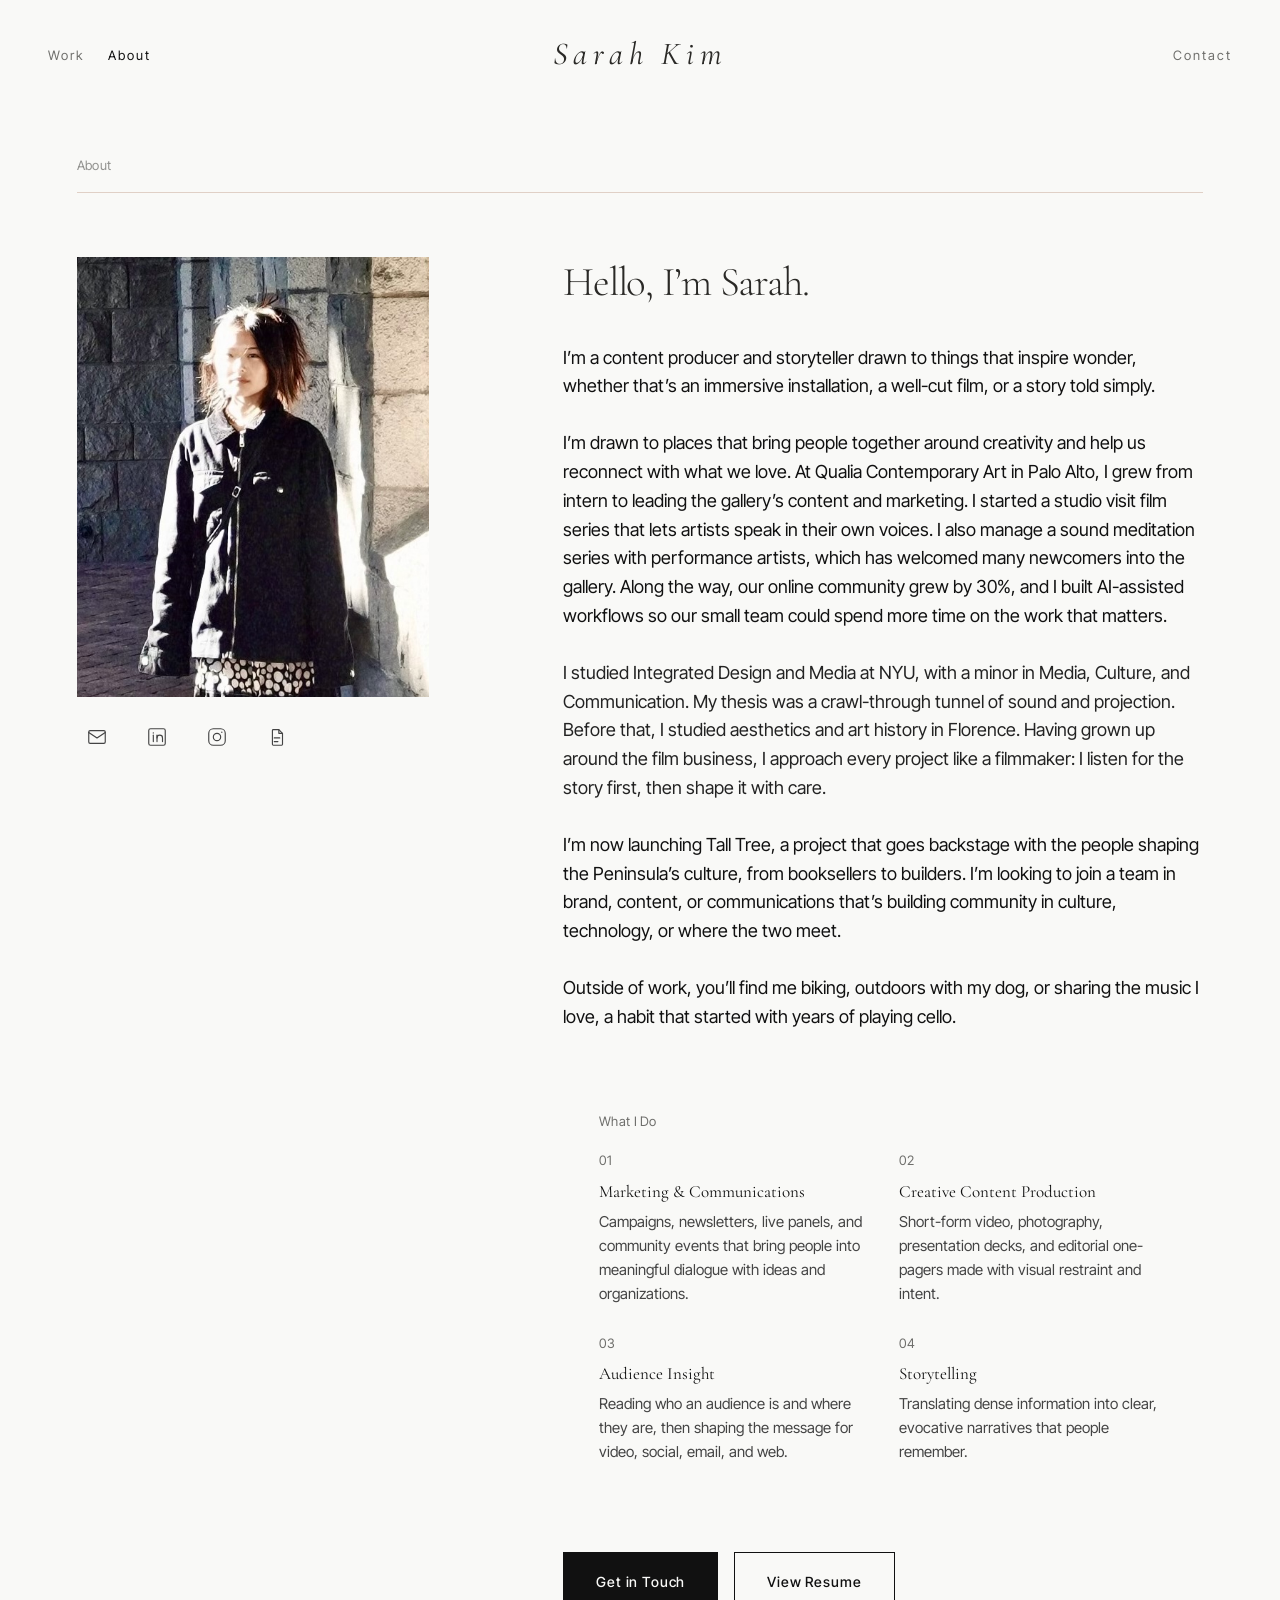
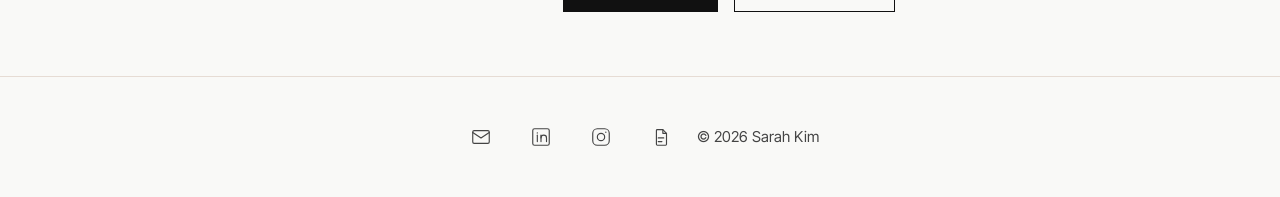
==== commit 96b85a43: "Publish the tighter homepage, Qualia on paper, and Listening Room. One Selected Work list now leads," ====
--- a/about/index.html
+++ b/about/index.html
@@ -8,7 +8,7 @@
   <link rel="preconnect" href="https://fonts.googleapis.com">
   <link rel="preconnect" href="https://fonts.gstatic.com" crossorigin>
   <link rel="stylesheet" href="https://fonts.googleapis.com/css2?family=Cormorant+Garamond:ital,wght@0,300;0,400;1,300;1,400&family=Inter+Tight:wght@400;500&display=swap">
-  <link rel="stylesheet" href="../style.css?v=2026-11-04-portrait">
+  <link rel="stylesheet" href="../style.css?v=2026-11-05-focus">
 </head>
 <body data-nav-active="about">
   <div class="layout-wrapper">
@@ -72,7 +72,7 @@
             <h1 class="about-title">Hello, I&rsquo;m Sarah.</h1>
             <p class="about-bio">I&rsquo;m a content producer and storyteller drawn to things that inspire wonder, whether that&rsquo;s an immersive installation, a well-cut film, or a story told simply.</p>
             <p class="about-bio">I&rsquo;m drawn to places that bring people together around creativity and help us reconnect with what we love. At Qualia Contemporary Art in Palo Alto, I grew from intern to leading the gallery&rsquo;s content and marketing. I started a studio visit film series that lets artists speak in their own voices. I also manage a sound meditation series with performance artists, which has welcomed many newcomers into the gallery. Along the way, our online community grew by 30%, and I built AI-assisted workflows so our small team could spend more time on the work that matters.</p>
-            <p class="about-bio">I studied Integrated Design and Media at NYU, where my thesis was a crawl-through tunnel of sound and projection. Before that, I studied aesthetics and art history in Florence. Having grown up around the film business, I approach every project like a filmmaker: I listen for the story first, then shape it with care.</p>
+            <p class="about-bio">I studied Integrated Design and Media at NYU, with a minor in Media, Culture, and Communication. My thesis was a crawl-through tunnel of sound and projection. Before that, I studied aesthetics and art history in Florence. Having grown up around the film business, I approach every project like a filmmaker: I listen for the story first, then shape it with care.</p>
             <p class="about-bio">I&rsquo;m now launching Tall Tree, a project that goes backstage with the people shaping the Peninsula&rsquo;s culture, from booksellers to builders. I&rsquo;m looking to join a team in brand, content, or communications that&rsquo;s building community in culture, technology, or where the two meet.</p>
             <p class="about-bio">Outside of work, you&rsquo;ll find me biking, outdoors with my dog, or sharing the music I love, a habit that started with years of playing cello.</p>
 
@@ -121,7 +121,8 @@
 
   </div>
   <script src="../js/site-root.js"></script>
-  <script src="../js/nav.js?v=2026-09-25"></script>
+  <script src="../js/nav.js?v=2026-11-05-worknav"></script>
   <script src="../js/footer-contacts.js?v=2026-11-04-resume"></script>
+  <script src="../js/scroll-focus.js?v=2026-11-05-focus2"></script>
 </body>
 </html>
--- a/style.css
+++ b/style.css
@@ -187,6 +187,7 @@
   font-size: 100%;
   scroll-behavior: smooth;
   height: 100%;
+  background-color: var(--bg-color);
 }
 
 body {
@@ -888,6 +889,7 @@
 }
 
 .home-hero__body {
+  position: relative;
   display: grid;
   grid-template-columns: minmax(0, 1fr) auto;
   align-items: start;
@@ -895,6 +897,27 @@
   padding-top: 0;
 }
 
+.home-hero__bio {
+  position: absolute;
+  z-index: 2;
+  left: 0;
+  top: 0;
+  bottom: 0;
+  display: flex;
+  align-items: center;
+  width: calc(100% - clamp(16rem, 24vw, 19rem) - clamp(2.5rem, 3vw, 3.5rem));
+  margin: 0;
+  max-width: 16em;
+  font-family: var(--font-serif);
+  font-size: clamp(1.55rem, 2.1vw, 2.35rem);
+  font-weight: 300;
+  line-height: 1.28;
+  letter-spacing: -0.03em;
+  color: var(--headline-color);
+  opacity: 0;
+  pointer-events: none;
+}
+
 .home-hero__text {
   display: flex;
   flex-direction: column;
@@ -909,8 +932,77 @@
   width: clamp(16rem, 24vw, 19rem);
   justify-self: end;
   aspect-ratio: 4 / 5;
+}
+
+.home-hero__portrait {
+  position: relative;
+  display: block;
+  height: 100%;
   overflow: hidden;
   background-color: #eeede9;
+  color: var(--color-text);
+  text-decoration: none;
+  cursor: pointer;
+  transition: transform 0.22s ease, box-shadow 0.22s ease;
+}
+
+.home-hero__portrait-cue {
+  position: absolute;
+  top: 21%;
+  left: 12%;
+  padding: 0.4rem 0.7rem;
+  font-family: var(--font-sans);
+  font-size: 0.75rem;
+  font-weight: 500;
+  letter-spacing: 0.08em;
+  line-height: 1;
+  color: #111111;
+  background-color: #f9f9f7;
+  border: 1px solid #e6dcd4;
+  opacity: 0;
+  transform: translateY(4px);
+  transition: opacity 0.22s ease, transform 0.22s ease;
+  pointer-events: none;
+}
+
+.home-hero__portrait-cue::before,
+.home-hero__portrait-cue::after {
+  content: "";
+  position: absolute;
+  top: 50%;
+  width: 0;
+  height: 0;
+  border-style: solid;
+  transform: translateY(-50%);
+}
+
+.home-hero__portrait-cue::before {
+  right: -7px;
+  border-width: 6px 0 6px 7px;
+  border-color: transparent transparent transparent #e6dcd4;
+}
+
+.home-hero__portrait-cue::after {
+  right: -6px;
+  border-width: 5px 0 5px 6px;
+  border-color: transparent transparent transparent #f9f9f7;
+}
+
+.home-hero__portrait:hover,
+.home-hero__portrait:focus-visible {
+  transform: translateY(-4px);
+  box-shadow: 0 10px 22px rgba(17, 17, 17, 0.14);
+}
+
+.home-hero__portrait:hover .home-hero__portrait-cue,
+.home-hero__portrait:focus-visible .home-hero__portrait-cue {
+  opacity: 1;
+  transform: translateY(0);
+}
+
+.home-hero__portrait:focus-visible {
+  outline: 1px solid var(--color-text);
+  outline-offset: 4px;
 }
 
 .home-hero__image {
@@ -919,6 +1011,74 @@
   height: 100%;
   object-fit: cover;
   object-position: 68% center;
+}
+
+@media (prefers-reduced-motion: reduce) {
+  .home-hero__portrait,
+  .home-hero__portrait-cue {
+    transition: none;
+  }
+
+  .home-hero__portrait:hover,
+  .home-hero__portrait:focus-visible {
+    transform: none;
+  }
+}
+
+.site-header,
+.home-hero__headline,
+.home-hero__roles,
+.home-hero__education,
+.home-hero__bio,
+.home-row,
+.home-closing,
+.site-footer {
+  transition: opacity 0.5s ease;
+}
+
+body.is-portrait-open .home-hero__headline,
+body.is-portrait-open .home-hero__roles,
+body.is-portrait-open .home-hero__education,
+body.is-portrait-open .site-header,
+body.is-portrait-open .home-row,
+body.is-portrait-open .home-closing,
+body.is-portrait-open .site-footer {
+  opacity: 0;
+  transition: opacity 0.5s ease;
+}
+
+/* Scroll focus: sharp in the middle of the screen, dim toward the edges. */
+.scroll-focus {
+  opacity: var(--focus, 1);
+  transition: opacity 0.12s linear;
+}
+
+@media (prefers-reduced-motion: reduce) {
+  .scroll-focus {
+    opacity: 1;
+    transition: none;
+  }
+}
+
+body.is-portrait-open .home-hero__bio {
+  opacity: 1;
+  transition: opacity 0.5s ease;
+}
+
+.home-hero__headline.scroll-focus,
+.home-hero__roles.scroll-focus,
+.home-hero__education.scroll-focus,
+.site-footer.scroll-focus,
+.home-hero__bio,
+.site-header,
+.home-row,
+.home-closing {
+  transition: opacity 0.5s ease;
+}
+
+body.is-portrait-open .home-hero__portrait:hover .home-hero__portrait-cue,
+body.is-portrait-open .home-hero__portrait:focus-visible .home-hero__portrait-cue {
+  opacity: 0;
 }
 
 .home-hero__headline {
@@ -935,6 +1095,11 @@
 }
 
 .home-hero__roles {
+  display: flex;
+  align-items: center;
+  align-self: stretch;
+  gap: 0.45em;
+  min-width: 0;
   margin: 0;
   font-size: 0.875rem;
   font-weight: 300;
@@ -943,15 +1108,46 @@
   color: var(--color-nav-muted);
 }
 
+.home-hero__roles-copy,
+.home-hero__education-copy {
+  min-width: 0;
+}
+
+.home-hero__education {
+  display: grid;
+  grid-template-columns: auto minmax(0, 1fr);
+  align-items: start;
+  align-self: stretch;
+  column-gap: 0.45em;
+  min-width: 0;
+}
+
 @media (max-width: 800px) {
   .home-hero__body {
     grid-template-columns: 1fr;
+  }
+
+  .home-hero__bio {
+    display: none;
   }
 
   .home-hero__figure {
     width: 100%;
     justify-self: stretch;
     order: -1;
+  }
+}
+
+@media (prefers-reduced-motion: reduce) {
+  .site-header,
+  .home-hero__headline,
+  .home-hero__roles,
+  .home-hero__education,
+  .home-hero__bio,
+  .home-row,
+  .home-closing,
+  .site-footer {
+    transition: none;
   }
 }
 
@@ -1049,7 +1245,9 @@
 }
 
 .home-capability__swatch {
-  display: block;
+  display: flex;
+  align-items: center;
+  justify-content: center;
   width: 1cm;
   height: 1cm;
   min-width: 1cm;
@@ -1058,23 +1256,35 @@
   max-height: 1cm;
   flex: 0 0 1cm;
   align-self: flex-start;
+  box-sizing: border-box;
   border-radius: 0;
+  font-family: var(--font-mono);
+  font-size: 0.75rem;
+  font-weight: 400;
+  line-height: 1;
+  letter-spacing: 0.02em;
+  color: #fff;
+  white-space: nowrap;
 }
 
 .home-capability__swatch--1 {
-  background-color: #1c1c1c;
+  background-color: #d8d6d1;
+  color: #2a2926;
 }
 
 .home-capability__swatch--2 {
-  background-color: #8c3a2f;
+  background-color: #aeaca7;
+  color: #2a2926;
 }
 
 .home-capability__swatch--3 {
-  background-color: #3d4f45;
+  background-color: #7c7a76;
+  color: #f7f6f3;
 }
 
 .home-capability__swatch--4 {
-  background-color: #c4a574;
+  background-color: #3e3d3a;
+  color: #f7f6f3;
 }
 
 .home-capability__title {
@@ -1110,6 +1320,16 @@
   opacity: 0.6;
 }
 
+.case-hero .home-capabilities__grid {
+  column-gap: clamp(2rem, 4vw, 4rem);
+  row-gap: clamp(1.75rem, 3vw, 2.5rem);
+}
+
+.case-hero .home-capability:nth-child(2),
+.case-hero .home-capability:nth-child(4) {
+  margin-top: 0;
+}
+
 .home-work__list {
   display: flex;
   flex-direction: column;
@@ -1167,13 +1387,39 @@
   object-fit: contain;
 }
 
+.home-work__media--mocha {
+  position: relative;
+  background-color: #5e544b;
+  background-image: linear-gradient(
+    180deg,
+    #b8ac94 0%,
+    #a9977f 18%,
+    #987f68 36%,
+    #85654c 54%,
+    #775e4a 72%,
+    #6a5849 86%,
+    #5e544b 100%
+  );
+}
+
+.home-work__media--mocha::after {
+  content: "";
+  position: absolute;
+  inset: 0;
+  pointer-events: none;
+  opacity: 0.42;
+  mix-blend-mode: overlay;
+  background-image: url("data:image/svg+xml,%3Csvg xmlns='http://www.w3.org/2000/svg' width='180' height='180'%3E%3Cfilter id='n'%3E%3CfeTurbulence type='fractalNoise' baseFrequency='0.85' numOctaves='2' stitchTiles='stitch'/%3E%3C/filter%3E%3Crect width='100%25' height='100%25' filter='url(%23n)'/%3E%3C/svg%3E");
+  background-size: 180px 180px;
+}
+
 .home-work__item:hover .home-work__media img {
   transform: scale(1.025);
 }
 
 .home-work__caption {
   display: grid;
-  grid-template-columns: 2.5rem minmax(0, 1.6fr) minmax(0, 1.8fr) auto;
+  grid-template-columns: 2.5rem minmax(0, 1fr) auto;
   gap: 1rem clamp(1rem, 2.5vw, 2rem);
   align-items: baseline;
 }
@@ -1208,8 +1454,8 @@
 }
 
 .home-closing__inner {
-  padding-top: clamp(4rem, 9vw, 8rem);
-  padding-bottom: clamp(4rem, 9vw, 8rem);
+  padding-top: clamp(3rem, 6vw, 5rem);
+  padding-bottom: clamp(3rem, 6vw, 5rem);
 }
 
 .home-closing__statement {
@@ -1277,7 +1523,6 @@
     grid-template-columns: 2rem minmax(0, 1fr);
   }
 
-  .home-work__summary,
   .home-work__cta {
     grid-column: 2;
   }
@@ -1913,6 +2158,48 @@
   padding-top: var(--spacing-md);
   border-bottom: 0;
   border-top: 1px solid var(--color-border);
+}
+
+.case-next {
+  border-top: 1px solid var(--color-border);
+  padding-top: clamp(1.5rem, 3vw, 2.25rem);
+}
+
+.case-next__link {
+  display: flex;
+  flex-direction: column;
+  align-items: flex-start;
+  gap: 0.45rem;
+  max-width: 20em;
+  color: inherit;
+  text-decoration: none;
+}
+
+.case-next__label {
+  font-family: var(--font-mono);
+  font-size: 0.8125rem;
+  line-height: 1.5;
+  color: var(--color-nav-muted);
+}
+
+.case-next__title {
+  font-family: var(--font-serif);
+  font-size: clamp(1.75rem, 3vw, 2.5rem);
+  font-weight: 300;
+  line-height: 1.1;
+  letter-spacing: -0.03em;
+  color: var(--headline-color);
+}
+
+.case-next__link:hover .case-next__title,
+.case-next__link:focus-visible .case-next__title {
+  text-decoration: underline;
+  text-underline-offset: 0.16em;
+}
+
+.case-next__link:focus-visible {
+  outline: 1px solid var(--color-text);
+  outline-offset: 6px;
 }
 
 .key-skills {
@@ -2235,6 +2522,109 @@
   color: var(--color-text-muted);
 }
 
+.case-hero__stage {
+  display: grid;
+  grid-template-columns: minmax(0, 11.5rem) minmax(0, 1fr);
+  column-gap: 1.75rem;
+  align-items: start;
+}
+
+.case-toc {
+  margin: 0;
+}
+
+/* Qualia: the contents list stays hidden until the hero image is centered. */
+body.page-paper .case-toc {
+  opacity: 0;
+}
+
+.case-stage-hold__sticky {
+  position: sticky;
+  z-index: 1;
+}
+
+@media (prefers-reduced-motion: reduce) {
+  body.page-paper .case-toc {
+    opacity: 1;
+  }
+}
+
+@media (scripting: none) {
+  body.page-paper .case-toc {
+    opacity: 1;
+  }
+}
+
+.case-toc__label {
+  margin: 0 0 0.7rem;
+  font-family: var(--font-sans);
+  font-size: 0.75rem;
+  font-weight: 500;
+  letter-spacing: 0.08em;
+  line-height: 1;
+  color: var(--color-nav-muted);
+}
+
+.case-toc__list {
+  display: flex;
+  flex-direction: column;
+  gap: 0.55rem;
+  margin: 0;
+  padding: 0;
+  list-style: none;
+}
+
+.case-toc__list a {
+  font-family: var(--font-sans);
+  font-size: 0.75rem;
+  font-weight: 500;
+  letter-spacing: 0.01em;
+  line-height: 1.35;
+  color: var(--color-text);
+  text-decoration: none;
+}
+
+.case-toc__list a:hover,
+.case-toc__list a:focus-visible {
+  color: var(--color-nav-muted);
+}
+
+.case-toc__list a:focus-visible {
+  outline: 1px solid var(--color-text);
+  outline-offset: 3px;
+}
+
+#case-channels-heading,
+#case-feature-heading,
+#pillar-wang-instagram,
+#pillar-video,
+#case-docs-heading,
+#pillar-events,
+#pillar-collateral {
+  scroll-margin-top: calc(var(--header-min-height) + 1.25rem);
+}
+
+@media (min-width: 115rem) {
+  .case-hero__stage {
+    display: block;
+    position: relative;
+  }
+
+  .case-toc {
+    position: absolute;
+    top: 0;
+    right: calc(100% + 1.75rem);
+    width: 11.5rem;
+  }
+}
+
+@media (max-width: 720px) {
+  .case-hero__stage {
+    grid-template-columns: 1fr;
+    row-gap: 1.25rem;
+  }
+}
+
 .case-hero__media {
   margin: 0;
   display: flex;
@@ -2366,6 +2756,17 @@
   font-size: 1.125rem;
   line-height: 1.7;
   color: var(--color-text);
+}
+
+.case-context__intent p + p {
+  margin-top: 0.75rem;
+}
+
+.case-hero__links {
+  margin: 0;
+  font-family: var(--font-mono);
+  font-size: 0.8125rem;
+  line-height: 1.5;
 }
 
 .case-pillar {
@@ -2688,11 +3089,200 @@
   color: var(--color-text-muted);
 }
 
+.case-channels__formats {
+  list-style: none;
+  margin: 0;
+  padding: 0;
+  border-top: 1px solid var(--color-border);
+}
+
+.case-channels__format {
+  display: grid;
+  grid-template-columns: minmax(11rem, 1fr) minmax(0, 2fr);
+  gap: clamp(1.25rem, 3vw, 3rem);
+  align-items: start;
+  padding: 1.35rem 0 1.5rem;
+  border-bottom: 1px solid var(--color-border);
+}
+
+.case-channels__format-id {
+  display: flex;
+  flex-direction: column;
+  gap: 0.4rem;
+}
+
+.case-channels__format-num {
+  font-family: var(--font-sans);
+  font-size: 0.75rem;
+  font-weight: 400;
+  letter-spacing: 0.12em;
+  line-height: 1;
+  color: var(--color-nav-muted);
+}
+
+.case-channels__format-name {
+  margin: 0;
+  font-family: var(--font-serif);
+  font-size: 1.75rem;
+  font-weight: 400;
+  line-height: 1.15;
+  color: var(--color-text);
+}
+
+.case-channels__format-detail {
+  min-width: 0;
+  padding-top: 0.1rem;
+}
+
+.case-channels__format-reader {
+  margin: 0 0 0.9rem;
+  font-family: var(--font-sans);
+  font-size: 0.9375rem;
+  font-style: italic;
+  font-weight: 400;
+  line-height: 1.45;
+  color: var(--color-text-muted);
+}
+
+.case-channels__format-facts {
+  margin: 0;
+}
+
+.case-channels__format-pair {
+  display: grid;
+  grid-template-columns: 8.25rem minmax(0, 1fr);
+  gap: 0.75rem 1.25rem;
+  align-items: baseline;
+}
+
+.case-channels__format-pair + .case-channels__format-pair {
+  margin-top: 0.4rem;
+}
+
+.case-channels__format-facts dt,
+.case-channels__behind-label {
+  margin: 0;
+  font-family: var(--font-sans);
+  font-size: 0.8125rem;
+  font-weight: 400;
+  letter-spacing: 0.1em;
+  text-transform: uppercase;
+  color: var(--color-nav-muted);
+}
+
+.case-channels__format-facts dd {
+  margin: 0;
+  font-family: var(--font-sans);
+  font-size: 0.9375rem;
+  line-height: 1.5;
+  color: var(--color-text);
+}
+
+.case-channels__behind {
+  max-width: 45rem;
+  margin: 0;
+  padding-left: 1.5rem;
+  border-left: 1px solid var(--color-text);
+}
+
+.case-channels__behind-label {
+  margin-bottom: 0.5rem;
+}
+
+.case-channels__behind-text {
+  margin: 0;
+  font-family: var(--font-sans);
+  font-size: 1rem;
+  line-height: 1.7;
+  color: var(--color-text-muted);
+}
+
+@media (max-width: 767px) {
+  .case-channels__format {
+    grid-template-columns: 1fr;
+    gap: 0.85rem;
+  }
+}
+
 .case-channels__media {
   display: grid;
   grid-template-columns: repeat(2, minmax(0, 1fr));
   gap: var(--showcase-grid-gap);
   align-items: start;
+}
+
+.case-ig-link {
+  position: relative;
+  display: block;
+  color: var(--color-text);
+  text-decoration: none;
+  cursor: pointer;
+  transition: transform 0.22s ease;
+}
+
+.case-ig-link img {
+  display: block;
+  transition: box-shadow 0.22s ease;
+}
+
+.case-ig-link__cue--sentence {
+  letter-spacing: 0.01em;
+  line-height: 1.35;
+  max-width: calc(100% - 1.5rem);
+}
+
+.case-ig-link__cue {
+  position: absolute;
+  top: 0.75rem;
+  left: 0.75rem;
+  padding: 0.4rem 0.7rem;
+  font-family: var(--font-sans);
+  font-size: 0.75rem;
+  font-weight: 500;
+  letter-spacing: 0.08em;
+  line-height: 1;
+  color: var(--color-text);
+  background-color: var(--color-bg);
+  border: 1px solid var(--color-border);
+  opacity: 0;
+  transform: translateY(4px);
+  transition: opacity 0.22s ease, transform 0.22s ease;
+  pointer-events: none;
+}
+
+.case-ig-link:hover,
+.case-ig-link:focus-visible {
+  transform: translateY(-4px);
+  cursor: pointer;
+}
+
+.case-ig-link:hover img,
+.case-ig-link:focus-visible img {
+  box-shadow: 0 10px 22px rgba(17, 17, 17, 0.14);
+}
+
+.case-ig-link:hover .case-ig-link__cue,
+.case-ig-link:focus-visible .case-ig-link__cue {
+  opacity: 1;
+  transform: translateY(0);
+}
+
+.case-ig-link:focus-visible {
+  outline: 1px solid var(--color-text);
+  outline-offset: 4px;
+}
+
+@media (prefers-reduced-motion: reduce) {
+  .case-ig-link,
+  .case-ig-link img,
+  .case-ig-link__cue {
+    transition: none;
+  }
+
+  .case-ig-link:hover,
+  .case-ig-link:focus-visible {
+    transform: none;
+  }
 }
 
 @media (max-width: 900px) {
@@ -2965,6 +3555,179 @@
 
 .site-footer__copy {
   margin: 0;
+}
+
+/* Listening Room — mocha ground, white type. Scoped to that page. */
+html:has(body.page-mocha),
+body.page-mocha {
+  --bg-color: #5e544b;
+  --text-color: #ffffff;
+  --link-color: #ffffff;
+  --nav-link-color: #ffffff;
+  --color-bg: transparent;
+  --color-text: #ffffff;
+  --color-text-muted: rgba(255, 255, 255, 0.82);
+  --color-nav-muted: rgba(255, 255, 255, 0.72);
+  --color-border: rgba(255, 255, 255, 0.28);
+  --color-line-warm: rgba(255, 255, 255, 0.28);
+  --color-accent: #ffffff;
+  --color-link: #ffffff;
+  --color-hero-tint: transparent;
+  --color-section-tint: transparent;
+  --headline-color: #ffffff;
+  background-color: #5e544b;
+  background-image: linear-gradient(
+    180deg,
+    #b8ac94 0%,
+    #a9977f 18%,
+    #987f68 36%,
+    #85654c 54%,
+    #775e4a 72%,
+    #6a5849 86%,
+    #5e544b 100%
+  );
+  background-attachment: fixed;
+  background-repeat: no-repeat;
+  color: #ffffff;
+  color-scheme: dark;
+}
+
+body.page-mocha {
+  min-height: 100vh;
+}
+
+body.page-mocha::before {
+  content: "";
+  position: fixed;
+  inset: 0;
+  z-index: 0;
+  pointer-events: none;
+  opacity: 0.42;
+  mix-blend-mode: overlay;
+  background-image: url("data:image/svg+xml,%3Csvg xmlns='http://www.w3.org/2000/svg' width='180' height='180'%3E%3Cfilter id='n'%3E%3CfeTurbulence type='fractalNoise' baseFrequency='0.85' numOctaves='2' stitchTiles='stitch'/%3E%3C/filter%3E%3Crect width='100%25' height='100%25' filter='url(%23n)'/%3E%3C/svg%3E");
+  background-size: 180px 180px;
+}
+
+body.page-mocha .layout-wrapper {
+  position: relative;
+  z-index: 1;
+  background-color: transparent;
+}
+
+body.page-mocha .site-header,
+body.page-mocha .case-hero {
+  background-color: transparent;
+  box-shadow: none;
+  clip-path: none;
+}
+
+@property --mocha-scale {
+  syntax: "<number>";
+  inherits: true;
+  initial-value: 1;
+}
+
+body.page-mocha {
+  --mocha-scale: 1;
+  animation: listening-room-shrink 3s ease forwards;
+}
+
+@keyframes listening-room-shrink {
+  from { --mocha-scale: 1; }
+  to { --mocha-scale: 0.5; }
+}
+
+body.page-mocha .site-wordmark {
+  font-size: calc(2rem * var(--mocha-scale));
+}
+
+body.page-mocha .site-nav__link,
+body.page-mocha .case-hero__back,
+body.page-mocha .case-next__label {
+  font-size: calc(0.8125rem * var(--mocha-scale));
+}
+
+body.page-mocha .case-hero__title {
+  font-size: calc(var(--headline-size) * var(--mocha-scale));
+}
+
+.listening-room__listen {
+  margin: clamp(3rem, 8vw, 6.5rem) 0;
+  font-family: var(--font-serif);
+  font-weight: 300;
+  font-size: clamp(3.5rem, 9vw, 7.5rem);
+  line-height: 0.92;
+  letter-spacing: -0.045em;
+  color: #ffffff;
+}
+
+.listening-room__line {
+  margin: 0;
+  max-width: 18em;
+  font-family: var(--font-serif);
+  font-weight: 300;
+  font-size: clamp(1.5rem, 2.4vw, 2.15rem);
+  line-height: 1.35;
+  letter-spacing: -0.03em;
+  color: #ffffff;
+}
+
+.listening-room__thanks {
+  margin-top: clamp(1.75rem, 4vw, 3rem);
+}
+
+body.page-mocha .case-next__title {
+  font-size: calc(clamp(1.75rem, 3vw, 2.5rem) * var(--mocha-scale));
+}
+
+body.page-mocha .site-footer .layout-container {
+  font-size: calc(var(--font-size-small) * var(--mocha-scale));
+}
+
+body.page-mocha .about-links__icon {
+  width: calc(var(--about-icon-size) * var(--mocha-scale));
+  height: calc(var(--about-icon-size) * var(--mocha-scale));
+}
+
+@media (prefers-reduced-motion: reduce) {
+  body.page-mocha {
+    animation: none;
+    --mocha-scale: 0.5;
+  }
+}
+
+body.page-mocha ::selection {
+  background-color: #ffffff;
+  color: #4a433c;
+}
+
+/* Qualia — seamless off-white paper, repeated across the whole page. */
+html:has(body.page-paper),
+body.page-paper {
+  background-color: #f6f2ea;
+  background-image: url("media/web/paper-tile.png");
+  background-repeat: repeat;
+  background-size: 720px 720px;
+  background-attachment: fixed;
+}
+
+body.page-paper .layout-wrapper,
+body.page-paper .case-hero,
+body.page-paper .case-feature,
+body.page-paper .case-channels,
+body.page-paper .case-metrics {
+  background-color: transparent;
+  background-image: none;
+  box-shadow: none;
+  clip-path: none;
+}
+
+body.page-paper .site-header {
+  background-color: #f6f2ea;
+  background-image: url("media/web/paper-tile.png");
+  background-repeat: repeat;
+  background-size: 720px 720px;
+  background-attachment: fixed;
 }
 
 /* Tall Tree — night ground, cream type. Scoped to that page. */
